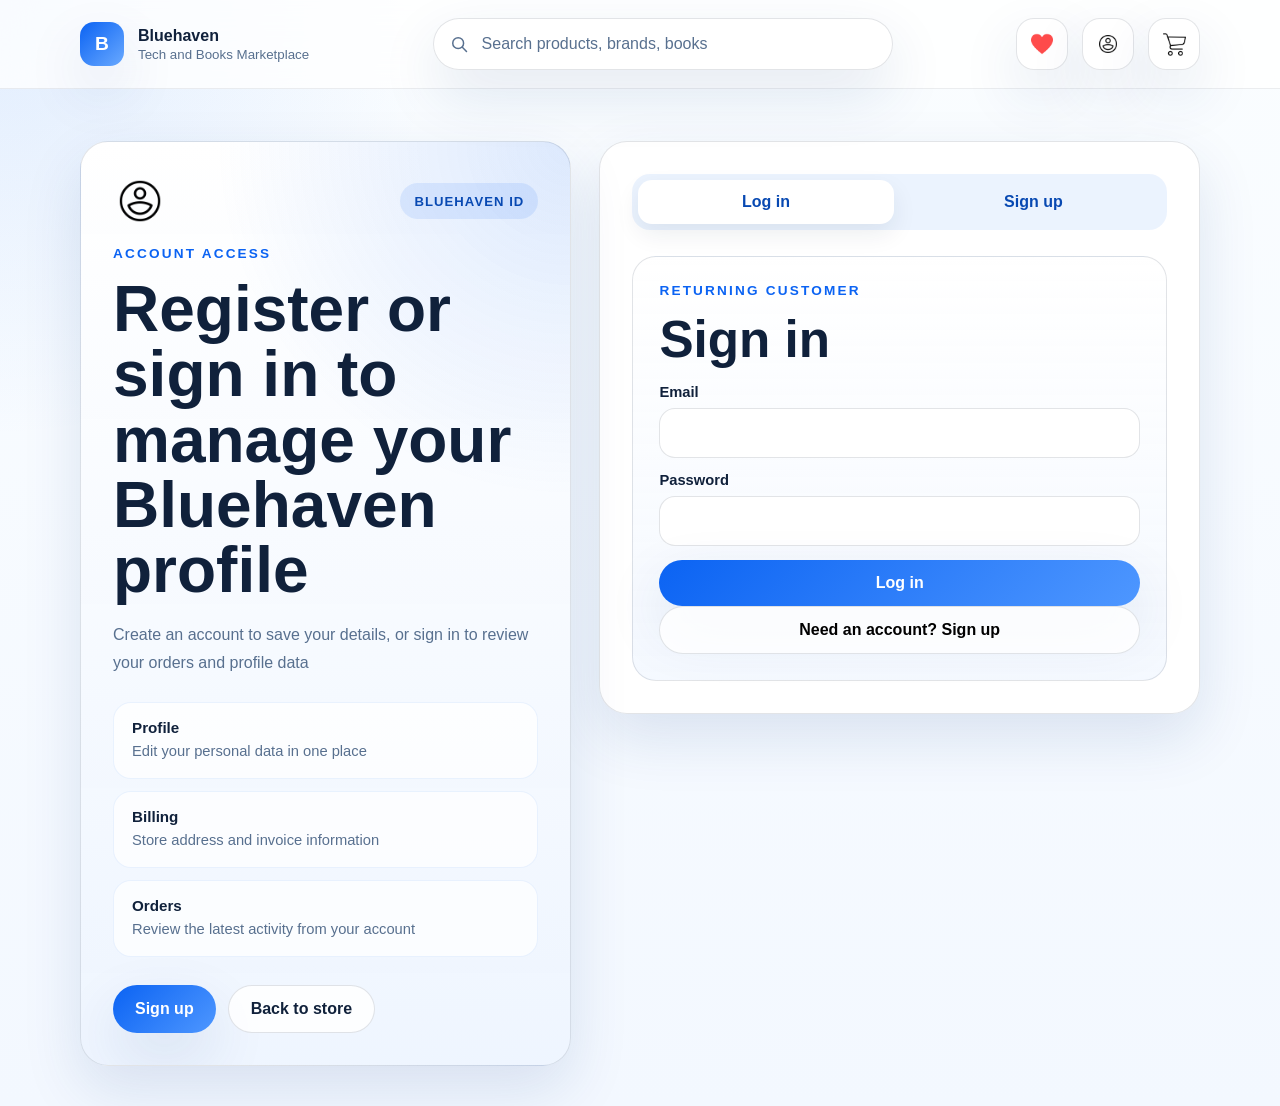
==== account-addresses.html @ 810b1d56 "ok" ====
<!DOCTYPE html>
<html lang="en">
  <head>
    <meta charset="UTF-8" />
    <meta name="viewport" content="width=device-width, initial-scale=1.0" />
    <title>Account Addresses | Bluehaven Store</title>
    <link rel="icon" href="favicon.svg" type="image/svg+xml" />
    <link rel="stylesheet" href="styles.css" />
  </head>
  <body>
    <header class="site-header">
      <div class="container header-inner">
        <a class="brand" href="index.html" aria-label="Bluehaven Store home">
          <span class="brand-mark">B</span>
          <span class="brand-copy">
            <strong>Bluehaven</strong>
            <small>Tech and Books Marketplace</small>
          </span>
        </a>

        <div class="header-search">
          <form class="header-search-form" action="index.html#product-browser" role="search">
            <span class="header-search-icon" aria-hidden="true">
              <svg viewBox="0 0 24 24" focusable="false">
                <circle cx="11" cy="11" r="6.5"></circle>
                <path d="M16 16L21 21"></path>
              </svg>
            </span>
            <input class="header-search-input" name="search" type="search" placeholder="Search products, brands, books" aria-label="Search products" />
          </form>
        </div>

        <nav class="header-shortcuts" aria-label="Quick links">
          <a class="header-icon-link" href="favorites.html" aria-label="Go to favorites page">
            <img class="shortcut-icon shortcut-icon-heart" src="Photos/heart.png" alt="" />
          </a>
          <a class="header-icon-link" href="profile.html" aria-label="Go to profile page">
            <img class="shortcut-icon shortcut-icon-profile" src="Photos/user.png" alt="" />
          </a>
          <a class="header-icon-link" href="basket.html" aria-label="Go to basket page">
            <img class="shortcut-icon shortcut-icon-basket" src="Photos/shopping-cart.png" alt="" />
          </a>
        </nav>
      </div>
    </header>

    <main class="standalone-page account-page-shell">
      <section class="account-page-main account-page-main-full">
        <div class="account-hub-layout">
          <aside class="account-hub-sidebar">
            <nav class="account-side-nav" aria-label="Account sections">
              <a class="account-side-link is-active" href="account-profile.html">Profile</a>
              <div class="account-sub-nav">
                <a class="account-sub-link" href="account-profile.html">Personal data</a>
                <a class="account-sub-link" href="account-invoice.html">Invoice data</a>
                <a class="account-sub-link is-active" href="account-addresses.html">My addresses</a>
              </div>
              <a class="account-side-link" href="profile.html#orders-card">Orders</a>
              <a class="account-side-link" href="profile.html#installments-card">Installment purchases</a>
              <a class="account-side-link" href="profile.html#coupons-card">My coupons</a>
              <a class="account-side-link" href="profile.html#favorites-card">Favorites</a>
              <button class="account-side-link account-side-link-button" id="logout-button" type="button">Log out</button>
            </nav>
          </aside>

          <div class="account-hub-main">
            <div class="auth-message" id="account-message" hidden></div>

            <article class="data-card">
            <div class="page-heading-row">
              <div class="page-copy">
                <p class="eyebrow">Delivery</p>
                <h1>Manage delivery addresses</h1>
                <p>Save one or more delivery addresses, choose defaults, edit any record, or delete it.</p>
              </div>
              <button class="button button-primary" id="add-address-button" type="button">Add new address</button>
            </div>

            <div class="record-list" id="address-list">
              <article class="empty-state-card">
                <strong>Loading addresses</strong>
              </article>
            </div>
            </article>

            <article class="data-card" id="address-form-card" hidden>
            <div class="page-copy">
              <p class="eyebrow">Address form</p>
              <h2 id="address-form-title">Add address</h2>
            </div>

            <form id="address-form" class="auth-form">
              <input type="hidden" name="address_id" />
              <div class="auth-form-grid">
                <label>
                  <span>Label</span>
                  <input type="text" name="label" placeholder="Home, Office, Pickup point" />
                </label>
                <label>
                  <span>Recipient name</span>
                  <input type="text" name="recipient_name" required />
                </label>
                <label class="auth-form-grid-full">
                  <span>Address line 1</span>
                  <input type="text" name="line_1" autocomplete="address-line1" required />
                </label>
                <label class="auth-form-grid-full">
                  <span>Address line 2</span>
                  <input type="text" name="line_2" autocomplete="address-line2" />
                </label>
                <label>
                  <span>City</span>
                  <input type="text" name="city" autocomplete="address-level2" required />
                </label>
                <label>
                  <span>Postal code</span>
                  <input type="text" name="postal_code" autocomplete="postal-code" required />
                </label>
                <label>
                  <span>Region</span>
                  <input type="text" name="region" autocomplete="address-level1" />
                </label>
                <label>
                  <span>Country code</span>
                  <input type="text" name="country_code" value="GR" maxlength="2" />
                </label>
              </div>

              <div class="inline-grid-2">
                <label class="checkbox-line">
                  <input type="checkbox" name="is_default_shipping" value="1" />
                  <span>Use as default shipping address</span>
                </label>
                <label class="checkbox-line">
                  <input type="checkbox" name="is_default_billing" value="1" />
                  <span>Use as default billing address</span>
                </label>
              </div>

              <div class="form-action-row form-action-row-start">
                <button class="button button-primary" type="submit">Save address</button>
                <button class="button button-secondary" id="address-cancel-button" type="button">Cancel</button>
              </div>
            </form>
            </article>
          </div>
        </div>
      </section>
    </main>

    <script src="account.js"></script>
  </body>
</html>
---- styles.css ----
:root {
  --bg: #f3f8ff;
  --surface: #ffffff;
  --surface-alt: #eef5ff;
  --surface-strong: #dbeaff;
  --text: #10213b;
  --muted: #58708f;
  --line: rgba(16, 33, 59, 0.12);
  --primary: #0b63f3;
  --primary-deep: #0849b2;
  --shadow: 0 24px 60px rgba(15, 57, 128, 0.12);
  --radius: 24px;
  --radius-sm: 18px;
  --container: min(1120px, calc(100vw - 40px));
}

* {
  box-sizing: border-box;
}

[hidden] {
  display: none !important;
}

html {
  scroll-behavior: smooth;
}

body {
  margin: 0;
  background:
    radial-gradient(circle at top left, rgba(11, 99, 243, 0.1), transparent 26%),
    linear-gradient(180deg, #fafdff 0%, var(--bg) 100%);
  color: var(--text);
  font-family: "Manrope", sans-serif;
}

a {
  color: inherit;
  text-decoration: none;
}

button,
input {
  font: inherit;
}

.page-shell {
  min-height: 100vh;
}

.container {
  width: var(--container);
  margin: 0 auto;
}

.site-header {
  position: sticky;
  top: 0;
  z-index: 10;
  backdrop-filter: blur(18px);
  background: rgba(255, 255, 255, 0.78);
  border-bottom: 1px solid rgba(16, 33, 59, 0.08);
}

.header-inner,
.header-side,
.utility-links,
.footer-grid,
.footer-bottom,
.payment-footer,
.trust-items,
.newsletter-row,
.search-shell,
.hero-actions,
.hero-stats,
.product-meta,
.browser-toolbar,
.browser-meta,
.category-filters,
.dashboard-strip,
.split-heading,
.site-nav {
  display: flex;
  align-items: center;
}

.header-inner {
  justify-content: space-between;
  gap: 18px;
  padding: 18px 0;
}

.header-search {
  flex: 1;
  display: flex;
  justify-content: center;
  min-width: 240px;
}

.header-search-form {
  position: relative;
  width: min(460px, 100%);
}

.header-search-icon {
  position: absolute;
  left: 16px;
  top: 50%;
  width: 20px;
  height: 20px;
  color: var(--muted);
  transform: translateY(-50%);
  pointer-events: none;
}

.header-search-icon svg {
  width: 100%;
  height: 100%;
  stroke: currentColor;
  stroke-width: 1.8;
  fill: none;
  stroke-linecap: round;
  stroke-linejoin: round;
}

.header-search-input {
  width: 100%;
  height: 52px;
  padding: 0 18px 0 48px;
  border: 1px solid var(--line);
  border-radius: 999px;
  background: rgba(255, 255, 255, 0.96);
  color: var(--text);
  box-shadow: var(--shadow);
}

.header-search-input::placeholder {
  color: var(--muted);
}

.header-search-input:focus {
  outline: none;
  border-color: rgba(11, 99, 243, 0.4);
}

.header-shortcuts {
  display: flex;
  align-items: center;
  gap: 14px;
  flex-shrink: 0;
}

.header-icon-link {
  display: inline-flex;
  align-items: center;
  justify-content: center;
  width: 52px;
  height: 52px;
  border: 1px solid var(--line);
  border-radius: 18px;
  background: rgba(255, 255, 255, 0.96);
  box-shadow: var(--shadow);
  transition: transform 180ms ease, border-color 180ms ease, background 180ms ease;
}

.header-icon-link:hover,
.header-icon-link:focus-visible {
  background: var(--surface-alt);
  border-color: rgba(11, 99, 243, 0.28);
  transform: translateY(-2px);
}

.shortcut-icon {
  display: block;
  object-fit: contain;
}

.shortcut-icon-heart {
  width: 22px;
  height: 22px;
}

.shortcut-icon-profile {
  width: 24px;
  height: 24px;
}

.shortcut-icon-basket {
  width: 23px;
  height: 23px;
}

.standalone-page {
  min-height: 100vh;
  display: grid;
  place-items: center;
  padding: 40px 20px;
}

.profile-page-shell {
  place-items: start center;
  padding-top: 52px;
}

.profile-auth-layout {
  width: min(1120px, 100%);
  display: grid;
  grid-template-columns: 0.9fr 1.1fr;
  gap: 28px;
  align-items: start;
}

.auth-panel {
  padding: 32px;
  border: 1px solid var(--line);
  border-radius: 28px;
  background: rgba(255, 255, 255, 0.92);
  box-shadow: var(--shadow);
}

.auth-panel-intro {
  align-self: start;
  position: sticky;
  top: 108px;
  overflow: hidden;
  background:
    radial-gradient(circle at top right, rgba(11, 99, 243, 0.14), transparent 34%),
    linear-gradient(180deg, rgba(255, 255, 255, 0.98) 0%, rgba(238, 245, 255, 0.96) 100%);
}

.intro-badge-row {
  display: flex;
  align-items: center;
  justify-content: space-between;
  gap: 16px;
  margin-bottom: 18px;
}

.auth-panel-intro img {
  width: 54px;
  height: 54px;
  object-fit: contain;
}

.intro-badge {
  display: inline-flex;
  align-items: center;
  justify-content: center;
  min-height: 36px;
  padding: 0 14px;
  border-radius: 999px;
  background: rgba(11, 99, 243, 0.1);
  color: var(--primary-deep);
  font-size: 0.82rem;
  font-weight: 800;
  letter-spacing: 0.08em;
  text-transform: uppercase;
}

.auth-panel-intro h1 {
  max-width: 13ch;
  margin-bottom: 18px;
  font-size: clamp(2.4rem, 5vw, 4rem);
}

.intro-highlights {
  display: grid;
  gap: 12px;
  margin: 26px 0 28px;
}

.intro-highlight {
  display: grid;
  gap: 4px;
  padding: 16px 18px;
  border: 1px solid rgba(11, 99, 243, 0.08);
  border-radius: 18px;
  background: rgba(255, 255, 255, 0.74);
}

.intro-highlight strong {
  font-size: 0.95rem;
}

.intro-highlight span {
  color: var(--muted);
  font-size: 0.92rem;
  line-height: 1.5;
}

.auth-copy {
  color: var(--muted);
  line-height: 1.7;
}

.auth-panel-forms {
  display: grid;
  gap: 18px;
}

.auth-card {
  padding: 26px;
  border: 1px solid var(--line);
  border-radius: 24px;
  background: linear-gradient(180deg, rgba(255, 255, 255, 0.98) 0%, rgba(243, 248, 255, 0.88) 100%);
}

.auth-card h2 {
  margin-bottom: 0;
  max-width: none;
}

.card-heading-row {
  margin-bottom: 18px;
}

.auth-form {
  display: grid;
  gap: 14px;
}

.auth-form-grid {
  display: grid;
  grid-template-columns: repeat(2, minmax(0, 1fr));
  gap: 14px;
}

.auth-form-grid-full {
  grid-column: 1 / -1;
}

.auth-form label {
  display: grid;
  gap: 8px;
  font-weight: 700;
}

.auth-form span {
  font-size: 0.92rem;
}

.auth-form input {
  height: 50px;
  padding: 0 14px;
  border: 1px solid var(--line);
  border-radius: 16px;
  background: #fff;
  transition: border-color 180ms ease, box-shadow 180ms ease, background 180ms ease;
}

.auth-form input:focus {
  outline: none;
  border-color: rgba(11, 99, 243, 0.4);
  box-shadow: 0 0 0 4px rgba(11, 99, 243, 0.08);
}

.auth-message {
  padding: 14px 16px;
  border-radius: 16px;
  font-weight: 700;
}

.auth-message.is-error {
  background: #ffe7e7;
  color: #9d1f1f;
}

.auth-message.is-success {
  background: #e7f6ec;
  color: #17653a;
}

.invoice-box,
.account-details-card {
  padding: 22px;
  border: 1px solid var(--line);
  border-radius: 24px;
  background: linear-gradient(180deg, rgba(255, 255, 255, 0.98) 0%, rgba(238, 245, 255, 0.92) 100%);
}

.checkbox-line {
  display: flex;
  align-items: center;
  gap: 10px;
  margin-bottom: 14px;
  font-weight: 700;
}

.checkbox-line input {
  width: 18px;
  height: 18px;
}

.intro-actions,
.auth-switcher,
.account-hub-layout,
.account-side-nav,
.account-section-actions {
  display: flex;
}

.intro-actions,
.auth-switcher,
.account-section-actions {
  gap: 12px;
  flex-wrap: wrap;
}

.auth-switcher {
  margin-bottom: 8px;
  padding: 6px;
  border-radius: 18px;
  background: rgba(11, 99, 243, 0.08);
}

.auth-switcher-button {
  flex: 1;
  min-height: 44px;
  border: 0;
  border-radius: 14px;
  background: transparent;
  color: var(--primary-deep);
  font: inherit;
  font-weight: 800;
  cursor: pointer;
}

.auth-switcher-button.is-active {
  background: #fff;
  box-shadow: 0 10px 24px rgba(16, 33, 59, 0.08);
}

.auth-inline-button {
  width: 100%;
}

.account-panel {
  display: grid;
  gap: 24px;
  grid-column: 1 / -1;
}

.account-hub-layout {
  display: grid;
  grid-template-columns: 280px minmax(0, 1fr);
  align-items: start;
  gap: 24px;
}

.account-hub-sidebar {
  width: 100%;
  min-width: 0;
  display: grid;
  position: sticky;
  top: 110px;
}

.account-hub-main {
  flex: 1;
  min-width: 0;
  display: grid;
  gap: 18px;
}

.account-hub-head {
  padding: 18px;
}

.account-hub-head .account-head-main {
  width: 100%;
  align-items: flex-start;
}

.account-hub-head .account-head-copy {
  min-width: 0;
}

.account-hub-head h2 {
  font-size: clamp(1.6rem, 2.2vw, 2.3rem);
  line-height: 1;
  word-break: break-word;
}

.account-hub-head .auth-copy {
  overflow-wrap: anywhere;
}

.account-side-nav {
  width: 100%;
  flex-direction: column;
  gap: 10px;
  padding: 18px;
  border: 1px solid rgba(11, 99, 243, 0.1);
  border-radius: 22px;
  background: linear-gradient(180deg, #ffffff 0%, #f3f8ff 100%);
}

.account-sub-nav {
  display: grid;
  gap: 8px;
  padding: 2px 0 4px 16px;
}

.account-sub-link {
  display: inline-flex;
  align-items: center;
  min-height: 38px;
  padding: 0 12px;
  border-radius: 12px;
  background: rgba(11, 99, 243, 0.04);
  color: var(--primary-deep);
  font-weight: 600;
  border: 1px solid transparent;
}

.account-sub-link.is-active {
  background: rgba(11, 99, 243, 0.12);
  border-color: rgba(11, 99, 243, 0.08);
}

.account-side-nav a {
  display: inline-flex;
  align-items: center;
  min-height: 44px;
  padding: 0 14px;
  border-radius: 14px;
  background: rgba(11, 99, 243, 0.06);
  color: var(--primary-deep);
  font-weight: 700;
}

.account-side-link {
  width: 100%;
  justify-content: flex-start;
  border: 1px solid transparent;
  transition: background 180ms ease, border-color 180ms ease, color 180ms ease;
}

.account-side-link.is-active {
  background: var(--primary);
  color: #fff;
  border-color: transparent;
}

.account-side-link-button {
  font: inherit;
  cursor: pointer;
}

.profile-subsections-grid {
  display: grid;
  gap: 18px;
}

.profile-subsection-panel {
  display: grid;
  gap: 18px;
}

.profile-subsection-card {
  display: grid;
  gap: 18px;
}

.profile-inline-record-card {
  display: grid;
  gap: 14px;
}

.profile-subsection-footer-actions {
  display: flex;
  justify-content: flex-start;
}

.plus-action-button {
  width: 48px;
  min-width: 48px;
  height: 48px;
  padding: 0;
  border-radius: 16px;
  justify-content: center;
  font-size: 1.5rem;
  line-height: 1;
}

.profile-subsection-card .summary-record-head {
  align-items: flex-start;
}

.profile-subsection-card .summary-record-head > div:first-child {
  display: grid;
  gap: 6px;
}

.account-overview-grid-compact {
  grid-template-columns: repeat(2, minmax(0, 1fr));
}

.account-head {
  display: flex;
  align-items: center;
  gap: 16px;
  padding: 22px 24px;
  border: 1px solid rgba(11, 99, 243, 0.1);
  border-radius: 24px;
  background:
    radial-gradient(circle at top right, rgba(11, 99, 243, 0.12), transparent 36%),
    linear-gradient(180deg, rgba(255, 255, 255, 0.98) 0%, rgba(238, 245, 255, 0.92) 100%);
}

.account-head-wide {
  justify-content: space-between;
}

.account-head-main,
.account-head-actions,
.page-heading-row,
.record-actions,
.summary-record-head,
.account-sidebar-meta {
  display: flex;
  align-items: center;
}

.account-head-main,
.account-head-actions {
  gap: 16px;
}

.account-head-actions {
  flex-wrap: wrap;
  justify-content: flex-end;
}

.account-avatar {
  width: 64px;
  height: 64px;
  border-radius: 20px;
  display: grid;
  place-items: center;
  background: linear-gradient(135deg, var(--primary), #69a9ff);
  color: #fff;
  font-family: "Space Grotesk", sans-serif;
  font-size: 1.2rem;
  font-weight: 700;
}

.account-head h2,
.account-orders h3 {
  max-width: none;
}

.account-head-copy {
  display: grid;
  gap: 4px;
}

.account-grid {
  display: grid;
  grid-template-columns: repeat(3, minmax(0, 1fr));
  gap: 14px;
}

.account-overview-grid {
  display: grid;
  grid-template-columns: repeat(3, minmax(0, 1fr));
  gap: 18px;
}

.account-overview-card {
  display: grid;
  align-content: start;
  gap: 18px;
  min-height: 100%;
}

.account-summary-list,
.record-list,
.record-card-copy,
.page-copy {
  display: grid;
  gap: 12px;
}

.summary-row {
  display: grid;
  gap: 6px;
  padding-bottom: 12px;
  border-bottom: 1px solid rgba(16, 33, 59, 0.08);
}

.summary-row:last-child {
  padding-bottom: 0;
  border-bottom: 0;
}

.summary-row span,
.summary-record-card p,
.record-card-copy p,
.page-copy p,
.form-helper {
  color: var(--muted);
}

.summary-record-card,
.record-card,
.empty-state-card,
.data-card {
  padding: 18px;
  border-radius: 20px;
  border: 1px solid rgba(11, 99, 243, 0.1);
  background: linear-gradient(180deg, #ffffff 0%, #f3f8ff 100%);
}

.summary-record-head,
.page-heading-row,
.record-actions {
  justify-content: space-between;
  gap: 12px;
}

.summary-pill,
.record-pill {
  display: inline-flex;
  align-items: center;
  min-height: 28px;
  padding: 0 10px;
  border-radius: 999px;
  background: rgba(11, 99, 243, 0.1);
  color: var(--primary-deep);
  font-size: 0.76rem;
  font-weight: 800;
}

.account-stat {
  padding: 20px;
  border-radius: 22px;
  background: linear-gradient(180deg, #ffffff 0%, var(--surface-alt) 100%);
  border: 1px solid rgba(11, 99, 243, 0.08);
  display: grid;
  gap: 8px;
}

.account-stat span,
.account-empty,
.order-line small {
  color: var(--muted);
}

.account-orders {
  display: grid;
  gap: 14px;
  padding: 22px;
  border: 1px solid var(--line);
  border-radius: 24px;
  background: rgba(255, 255, 255, 0.94);
}

.account-orders-list {
  display: grid;
  gap: 12px;
}

.order-line {
  padding: 16px 18px;
  border: 1px solid var(--line);
  border-radius: 18px;
  background: linear-gradient(180deg, #ffffff 0%, #f8fbff 100%);
  display: flex;
  justify-content: space-between;
  gap: 16px;
}

.form-action-row {
  display: flex;
  justify-content: flex-end;
  padding-top: 6px;
  gap: 12px;
  flex-wrap: wrap;
}

.form-action-row-start {
  justify-content: flex-start;
}

.button-danger {
  border: 1px solid rgba(168, 28, 28, 0.16);
  background: #fff1f1;
  color: #a81c1c;
}

.account-page-shell {
  place-items: start center;
  padding-top: 52px;
}

.account-page-grid {
  display: grid;
  grid-template-columns: minmax(0, 1fr);
  width: min(1240px, 100%);
  align-items: start;
  gap: 28px;
}

.account-page-main {
  display: grid;
  gap: 18px;
}

.account-page-main-full {
  width: min(980px, 100%);
  margin: 0 auto;
}

.account-page-header-card {
  padding: 24px;
}

.data-card {
  display: grid;
  gap: 18px;
  padding: 24px;
  border-radius: 24px;
}

.empty-state-card {
  display: grid;
  gap: 10px;
}

.record-list {
  gap: 16px;
}

.record-card {
  display: grid;
  gap: 14px;
}

.record-card-top {
  display: flex;
  justify-content: space-between;
  gap: 16px;
  align-items: start;
}

.record-card-copy strong {
  font-size: 1rem;
}

.record-pills {
  display: flex;
  flex-wrap: wrap;
  gap: 8px;
}

.page-copy h1,
.page-copy h2,
.page-copy h3 {
  max-width: none;
}

.inline-grid-2 {
  display: grid;
  grid-template-columns: repeat(2, minmax(0, 1fr));
  gap: 14px;
}

.order-line strong,
.order-line span,
.account-stat strong {
  display: block;
}

.standalone-card {
  width: min(560px, 100%);
  padding: 36px;
  border: 1px solid var(--line);
  border-radius: 28px;
  background: rgba(255, 255, 255, 0.96);
  box-shadow: var(--shadow);
  text-align: center;
}

.standalone-card img {
  width: 52px;
  height: 52px;
  object-fit: contain;
  margin-bottom: 18px;
}

.standalone-card p {
  color: var(--muted);
  margin: 14px 0 24px;
}

.standalone-card .button {
  min-width: 180px;
}

.menu-hub {
  position: relative;
  flex-shrink: 0;
}

.menu-toggle-inline {
  display: inline-flex;
  order: -1;
}

.category-menu {
  position: absolute;
  top: calc(100% + 12px);
  left: 0;
  display: none;
  width: 300px;
  padding: 18px;
  border: 1px solid var(--line);
  border-radius: 22px;
  background: rgba(255, 255, 255, 0.98);
  box-shadow: var(--shadow);
  z-index: 20;
}

.category-menu.is-open {
  display: grid;
  gap: 14px;
}

.category-menu-header {
  display: grid;
  gap: 4px;
}

.category-menu-header strong {
  font-size: 1rem;
}

.category-menu-header small {
  color: var(--muted);
}

.category-menu-list {
  display: grid;
  gap: 8px;
}

.category-menu-link {
  width: 100%;
  border: 1px solid transparent;
  border-radius: 16px;
  background: var(--surface-alt);
  color: var(--text);
  padding: 12px 14px;
  text-align: left;
  font-weight: 700;
  cursor: pointer;
  transition: background 180ms ease, border-color 180ms ease, transform 180ms ease;
}

.category-menu-link:hover,
.category-menu-link:focus-visible,
.category-menu-link.is-active {
  background: #e0edff;
  border-color: rgba(11, 99, 243, 0.22);
  transform: translateX(2px);
}

.utility-links {
  gap: 18px;
  flex-wrap: wrap;
}

.utility-links a {
  display: inline-flex;
  align-items: center;
  gap: 8px;
  color: var(--muted);
  font-size: 0.89rem;
  font-weight: 700;
}

.utility-links img {
  width: 16px;
  height: 16px;
  object-fit: contain;
}

.header-side {
  justify-content: flex-end;
  gap: 14px;
  flex: 1;
  flex-wrap: wrap;
}

.brand {
  display: inline-flex;
  align-items: center;
  gap: 14px;
}

.brand-mark {
  display: grid;
  place-items: center;
  width: 44px;
  height: 44px;
  border-radius: 14px;
  background: linear-gradient(135deg, var(--primary), #69a9ff);
  color: #fff;
  font-family: "Space Grotesk", sans-serif;
  font-size: 1.2rem;
  font-weight: 700;
  box-shadow: var(--shadow);
}

.brand-copy {
  display: grid;
  gap: 2px;
}

.brand-copy strong,
.site-nav a,
.header-cta,
.button,
.product-meta a,
.offer-list strong,
.newsletter button {
  font-weight: 700;
}

.brand-copy small,
.hero-text,
.section-heading p,
.category-card span,
.offer-banner p,
.product-card p,
.service-card p,
.footer-bottom,
.newsletter label,
.visual-panel p,
.panel-label {
  color: var(--muted);
}

.site-nav {
  gap: 24px;
}

.user-panel {
  display: inline-flex;
  align-items: center;
  gap: 12px;
  min-width: 250px;
  padding: 10px 14px;
  border: 1px solid var(--line);
  border-radius: 18px;
  background: rgba(255, 255, 255, 0.94);
  box-shadow: var(--shadow);
}

.user-panel-avatar {
  display: grid;
  place-items: center;
  width: 42px;
  height: 42px;
  border-radius: 14px;
  background: linear-gradient(135deg, var(--primary), #69a9ff);
  color: #fff;
  font-family: "Space Grotesk", sans-serif;
  font-size: 0.95rem;
  font-weight: 700;
  flex-shrink: 0;
}

.user-panel-avatar img {
  width: 24px;
  height: 24px;
  object-fit: contain;
}

.user-panel-copy,
.user-panel-meta {
  display: grid;
}

.user-panel-copy {
  gap: 2px;
}

.user-panel-copy strong,
.user-panel-meta span {
  font-size: 0.92rem;
  font-weight: 800;
}

.user-panel-copy small,
.user-panel-meta small {
  color: var(--muted);
}

.user-panel-meta {
  gap: 3px;
  margin-left: auto;
  text-align: right;
}

.site-nav a {
  font-size: 0.95rem;
}

.button,
.newsletter button {
  display: inline-flex;
  align-items: center;
  justify-content: center;
  border-radius: 999px;
  transition: transform 180ms ease, box-shadow 180ms ease, background 180ms ease;
}

.menu-toggle {
  display: inline-flex;
  align-items: center;
  justify-content: center;
  border: 0;
  padding: 10px 14px;
  border-radius: 999px;
  background: var(--surface-alt);
  color: var(--text);
  font-weight: 700;
  cursor: pointer;
}

.hero {
  padding: 72px 0 36px;
}

.hero-grid,
.offers-grid,
.footer-grid,
.services-grid,
.products-grid,
.categories-grid {
  display: grid;
}

.hero-grid {
  grid-template-columns: 1.05fr 0.95fr;
  align-items: center;
  gap: 40px;
}

.eyebrow {
  margin: 0 0 16px;
  color: var(--primary);
  font-size: 0.85rem;
  font-weight: 800;
  letter-spacing: 0.16em;
  text-transform: uppercase;
}

h1,
h2,
h3 {
  margin: 0;
  font-family: "Space Grotesk", sans-serif;
  line-height: 1.02;
}

h1 {
  max-width: 12ch;
  font-size: clamp(3rem, 7vw, 5.8rem);
}

h2 {
  max-width: 15ch;
  font-size: clamp(2rem, 4vw, 3.2rem);
}

h3 {
  font-size: 1.3rem;
}

.hero-text {
  max-width: 56ch;
  margin: 22px 0 0;
  font-size: 1.06rem;
  line-height: 1.7;
}

.hero-search,
.browser-search {
  margin-top: 24px;
}

.search-label {
  display: block;
  margin-bottom: 10px;
  color: var(--text);
  font-size: 0.92rem;
  font-weight: 800;
}

.search-shell {
  gap: 10px;
  padding: 10px;
  border: 1px solid var(--line);
  border-radius: 999px;
  background: rgba(255, 255, 255, 0.92);
  box-shadow: var(--shadow);
}

.search-shell input {
  width: 100%;
  border: 0;
  background: transparent;
  padding: 0 12px;
  color: var(--text);
}

.search-shell input:focus {
  outline: none;
}

.search-shell-wide {
  min-width: min(100%, 560px);
}

.hero-actions {
  gap: 14px;
  margin-top: 32px;
}

.button {
  padding: 14px 22px;
}

.button-primary,
.newsletter button {
  border: 0;
  background: linear-gradient(135deg, var(--primary), #4e97ff);
  color: #fff;
  box-shadow: var(--shadow);
}

.button-secondary {
  border: 1px solid var(--line);
  background: rgba(255, 255, 255, 0.82);
}

.hero-stats {
  gap: 18px;
  flex-wrap: wrap;
  margin: 34px 0 0;
  padding: 0;
  list-style: none;
}

.hero-stats li,
.product-card,
.service-card,
.offer-list article,
.category-card,
.visual-panel,
.offer-banner,
.newsletter-row,
.trust-items {
  border: 1px solid var(--line);
  background: rgba(255, 255, 255, 0.88);
  box-shadow: var(--shadow);
}

.hero-stats li {
  min-width: 140px;
  padding: 18px 20px;
  border-radius: var(--radius-sm);
}

.hero-stats strong,
.price-row strong,
.product-meta strong {
  display: block;
  font-size: 1.35rem;
}

.hero-visual {
  position: relative;
  display: grid;
  grid-template-columns: 1.2fr 0.8fr;
  gap: 18px;
}

.visual-panel {
  border-radius: var(--radius);
  padding: 24px;
}

.visual-main {
  min-height: 340px;
  background:
    radial-gradient(circle at top right, rgba(11, 99, 243, 0.22), transparent 34%),
    linear-gradient(160deg, #ffffff 0%, #e8f2ff 100%);
}

.visual-artwork {
  display: grid;
  place-items: center;
  overflow: hidden;
}

.visual-artwork img {
  display: block;
  max-width: 100%;
  height: auto;
}

.visual-artwork-main {
  min-height: 140px;
  margin-top: 18px;
}

.visual-artwork-main img {
  max-height: 150px;
}

.visual-artwork-side {
  justify-content: start;
  min-height: 68px;
  margin: 10px 0;
}

.visual-artwork-side img {
  max-height: 62px;
}

.visual-main h2 {
  margin-top: 18px;
}

.visual-side {
  min-height: 160px;
}

.visual-side-top {
  background: linear-gradient(180deg, #fafdff 0%, #edf5ff 100%);
}

.visual-side-bottom {
  background: linear-gradient(180deg, #eef6ff 0%, #dceaff 100%);
}

.panel-label,
.tag,
.category-card span {
  display: inline-flex;
  width: fit-content;
  padding: 7px 12px;
  border-radius: 999px;
  background: rgba(11, 99, 243, 0.1);
  color: var(--primary-deep);
  font-size: 0.8rem;
  font-weight: 800;
  letter-spacing: 0.08em;
  text-transform: uppercase;
}

.price-row {
  display: flex;
  align-items: end;
  gap: 14px;
  margin-top: 88px;
}

.trust-bar {
  padding-bottom: 8px;
}

.trust-items {
  justify-content: space-between;
  gap: 16px;
  flex-wrap: wrap;
  padding: 16px 22px;
  border-radius: 999px;
}

.payment-strip {
  display: flex;
  align-items: center;
  gap: 18px;
  flex-wrap: wrap;
  padding: 0;
}

.payment-footer {
  justify-content: space-between;
  gap: 24px;
  padding: 20px 0 24px;
  border-top: 1px solid rgba(16, 33, 59, 0.08);
}

.payment-footer-copy {
  display: grid;
  gap: 6px;
  max-width: 360px;
}

.payment-footer-copy strong {
  font-weight: 800;
}

.payment-footer-copy span {
  color: var(--muted);
  line-height: 1.5;
}

.payment-strip img {
  height: 28px;
  width: auto;
  object-fit: contain;
  filter: saturate(0.95);
}

.section {
  padding: 84px 0;
}

.section-tight {
  padding-top: 0;
}

.section-muted {
  background: linear-gradient(180deg, rgba(235, 244, 255, 0.45), rgba(243, 248, 255, 0));
}

.section-heading {
  margin-bottom: 26px;
}

.section-heading h2 {
  margin-top: 12px;
}

.split-heading {
  justify-content: space-between;
  gap: 18px;
}

.product-browser {
  display: grid;
  gap: 24px;
}

.browser-toolbar,
.browser-meta {
  justify-content: space-between;
  gap: 18px;
}

.browser-toolbar {
  align-items: end;
}

.browser-meta {
  flex-direction: column;
  align-items: flex-end;
}

.browser-meta p,
.browser-message {
  margin: 0;
  color: var(--muted);
}

.category-filters {
  justify-content: flex-end;
  gap: 10px;
  flex-wrap: wrap;
}

.filter-chip {
  border: 1px solid var(--line);
  border-radius: 999px;
  background: rgba(255, 255, 255, 0.92);
  color: var(--text);
  padding: 10px 14px;
  font-weight: 700;
  cursor: pointer;
  transition: background 180ms ease, color 180ms ease, transform 180ms ease;
}

.filter-chip.is-active,
.filter-chip:hover {
  background: var(--primary);
  color: #fff;
  transform: translateY(-1px);
}

.products-grid {
  min-height: 180px;
}

.text-link,
.category-card a,
.product-meta a {
  color: var(--primary);
}

.categories-grid {
  grid-template-columns: repeat(12, 1fr);
  gap: 18px;
}

.category-card {
  grid-column: span 4;
  min-height: 220px;
  padding: 24px;
  border-radius: var(--radius);
}

.category-card-large {
  grid-column: span 6;
  background:
    linear-gradient(180deg, rgba(11, 99, 243, 0.05), rgba(11, 99, 243, 0.14)),
    #ffffff;
}

.accent-card {
  background: linear-gradient(180deg, #edf5ff 0%, #d7e8ff 100%);
}

.category-card h3,
.product-card h3,
.offer-banner h2,
.service-card h3 {
  margin: 18px 0 0;
}

.category-card a {
  display: inline-flex;
  margin-top: 28px;
  font-weight: 800;
}

.products-grid,
.services-grid {
  grid-template-columns: repeat(4, 1fr);
  gap: 18px;
}

.product-card,
.service-card {
  padding: 24px;
  border-radius: var(--radius);
}

.service-icon-wrap {
  display: inline-grid;
  place-items: center;
  width: 58px;
  height: 58px;
  border-radius: 18px;
  background: linear-gradient(135deg, rgba(11, 99, 243, 0.12), rgba(11, 99, 243, 0.03));
}

.service-icon {
  width: 30px;
  height: 30px;
  object-fit: contain;
}

.product-card {
  display: grid;
  gap: 16px;
}

.product-card-header {
  display: flex;
  justify-content: space-between;
  align-items: flex-start;
  gap: 14px;
}

.product-card-visual {
  aspect-ratio: 16 / 11;
  border-radius: 20px;
  background:
    radial-gradient(circle at top right, rgba(11, 99, 243, 0.2), transparent 34%),
    linear-gradient(180deg, #fbfdff 0%, #eaf3ff 100%);
  overflow: hidden;
}

.product-card-visual img {
  width: 100%;
  height: 100%;
  object-fit: cover;
}

.product-card-fallback {
  display: grid;
  place-items: center;
  width: 100%;
  height: 100%;
  padding: 24px;
  color: var(--primary-deep);
  text-align: center;
  font-family: "Space Grotesk", sans-serif;
  font-size: 1.1rem;
  font-weight: 700;
  line-height: 1.2;
}

.product-copy {
  display: grid;
  gap: 10px;
}

.product-copy p {
  margin: 0;
}

.product-brand {
  color: var(--muted);
  font-size: 0.94rem;
  font-weight: 700;
}

.product-card-empty {
  display: grid;
  place-items: center;
  padding: 32px;
  border: 1px dashed rgba(11, 99, 243, 0.25);
  border-radius: var(--radius);
  background: rgba(255, 255, 255, 0.62);
  color: var(--muted);
  text-align: center;
}

.dashboard-strip {
  display: grid;
  grid-template-columns: repeat(3, 1fr);
  gap: 18px;
}

.dashboard-card {
  padding: 24px;
  border: 1px solid var(--line);
  border-radius: var(--radius);
  background: rgba(255, 255, 255, 0.9);
  box-shadow: var(--shadow);
}

.dashboard-card strong {
  display: block;
  margin-top: 10px;
  font-family: "Space Grotesk", sans-serif;
  font-size: 1.5rem;
}

.dashboard-card span {
  display: block;
  margin-top: 8px;
  color: var(--muted);
}

.product-card p,
.service-card p,
.offer-list p {
  margin: 16px 0 0;
  line-height: 1.65;
}

.product-meta {
  justify-content: space-between;
  gap: 12px;
  margin-top: 28px;
}

.offers-grid {
  grid-template-columns: 1.05fr 0.95fr;
  gap: 18px;
}

.offer-banner,
.offer-list article {
  border-radius: var(--radius);
  padding: 28px;
}

.offer-list {
  display: grid;
  gap: 18px;
}

.site-footer {
  padding: 24px 0 34px;
}

.footer-grid,
.footer-bottom {
  justify-content: space-between;
  gap: 18px;
}

.footer-grid {
  grid-template-columns: 1fr;
  justify-items: center;
  padding: 24px 0;
  border-top: 1px solid rgba(16, 33, 59, 0.08);
}

.brand-footer .brand-mark {
  width: 40px;
  height: 40px;
}

.newsletter {
  display: grid;
  gap: 14px;
  min-width: min(100%, 420px);
  justify-self: center;
  text-align: center;
}

.newsletter-brand {
  justify-content: center;
}

.newsletter label {
  display: block;
  margin-bottom: 10px;
  font-size: 0.95rem;
  font-weight: 700;
}

.newsletter-row {
  gap: 10px;
  padding: 10px;
  border-radius: 999px;
}

.newsletter input {
  width: 100%;
  border: 0;
  background: transparent;
  padding: 0 10px;
  color: var(--text);
}

.newsletter input:focus {
  outline: none;
}

.newsletter button {
  padding: 12px 18px;
}

.footer-bottom {
  border-top: 1px solid rgba(16, 33, 59, 0.08);
  padding-top: 20px;
  font-size: 0.95rem;
}

.footer-socials {
  display: inline-flex;
  align-items: center;
  gap: 12px;
}

.footer-socials a {
  display: inline-grid;
  place-items: center;
  width: 42px;
  height: 42px;
  border: 1px solid var(--line);
  border-radius: 14px;
  background: rgba(255, 255, 255, 0.88);
}

.footer-socials img {
  width: 20px;
  height: 20px;
  object-fit: contain;
}

.button:hover,
.newsletter button:hover {
  transform: translateY(-2px);
}

@media (max-width: 1024px) {
  .account-hub-layout,
  .account-page-grid,
  .account-overview-grid,
  .hero-grid,
  .offers-grid,
  .footer-grid,
  .products-grid,
  .services-grid,
  .dashboard-strip {
    grid-template-columns: 1fr 1fr;
  }


  .account-page-grid {
    grid-template-columns: 1fr;
  }

  .account-hub-sidebar {
    position: static;
    width: 100%;
  }

  .account-overview-grid-compact {
    grid-template-columns: 1fr;
  }
  .hero-grid,
  .offers-grid,
  .footer-grid {
    grid-template-columns: 1fr;
  }

  .category-card {
    grid-column: span 6;
  }
  .inline-grid-2,
  .account-overview-grid,

  .visual-main {
    min-height: 300px;
  }

  .payment-footer {
    flex-wrap: wrap;
  }
}

@media (max-width: 760px) {
  .header-inner {
    justify-content: space-between;
    flex-wrap: wrap;
  }

  .profile-auth-layout,
  .account-grid,
  .auth-form-grid {
    grid-template-columns: 1fr;
  }

  .auth-panel {
    padding: 24px;
  }

  .auth-panel-intro {
    position: static;
  }

  .intro-badge-row,
  .account-head,
  .account-head-wide,
  .account-head-main,
  .account-head-actions,
  .account-hub-layout,
  .record-card-top,
  .form-action-row {
    align-items: flex-start;
  }

  .account-head-wide,
  .account-head-main,
  .account-head-actions,
  .account-hub-layout,
  .record-card-top {
    flex-direction: column;
  }

  .auth-switcher-button,
  .intro-actions .button,
  .account-section-actions .button {
    width: 100%;
  }

  .form-action-row {
    justify-content: stretch;
  }

  .form-action-row .button {
    width: 100%;
  }

  .order-line {
    flex-direction: column;
  }

  .header-search {
    order: 3;
    width: 100%;
  }

  .header-search-form {
    width: 100%;
  }

  .menu-toggle {
    display: inline-flex;
  }

  .utility-links,
  .payment-footer,
  .payment-strip {
    flex-direction: column;
    align-items: flex-start;
  }


  .header-inner,
  .header-side {
    flex-wrap: wrap;
  }

  .header-side {
    justify-content: flex-start;
  }

  .menu-hub {
    width: 100%;
  }

  .category-menu {
    width: min(100%, 360px);
  }

  .site-nav,
  .user-panel,
  .utility-links {
    display: none;
  }

  .hero {
    padding-top: 36px;
  }

  .hero-visual,
  .products-grid,
  .services-grid,
  .categories-grid,
  .dashboard-strip {
    grid-template-columns: 1fr;
  }

  .category-card,
  .category-card-large {
    grid-column: auto;
  }

  .split-heading,
  .product-meta,
  .footer-bottom,
  .newsletter-row,
  .hero-actions,
  .browser-toolbar,
  .browser-meta,
  .search-shell {
    flex-direction: column;
    align-items: flex-start;
  }

  .newsletter-row button,
  .button,
  .search-shell button {
    width: 100%;
  }

  .browser-meta {
    align-items: flex-start;
  }

  .payment-strip {
    gap: 12px;
  }

  .trust-items {
    border-radius: 28px;
  }

  .section {
    padding: 64px 0;
  }
}
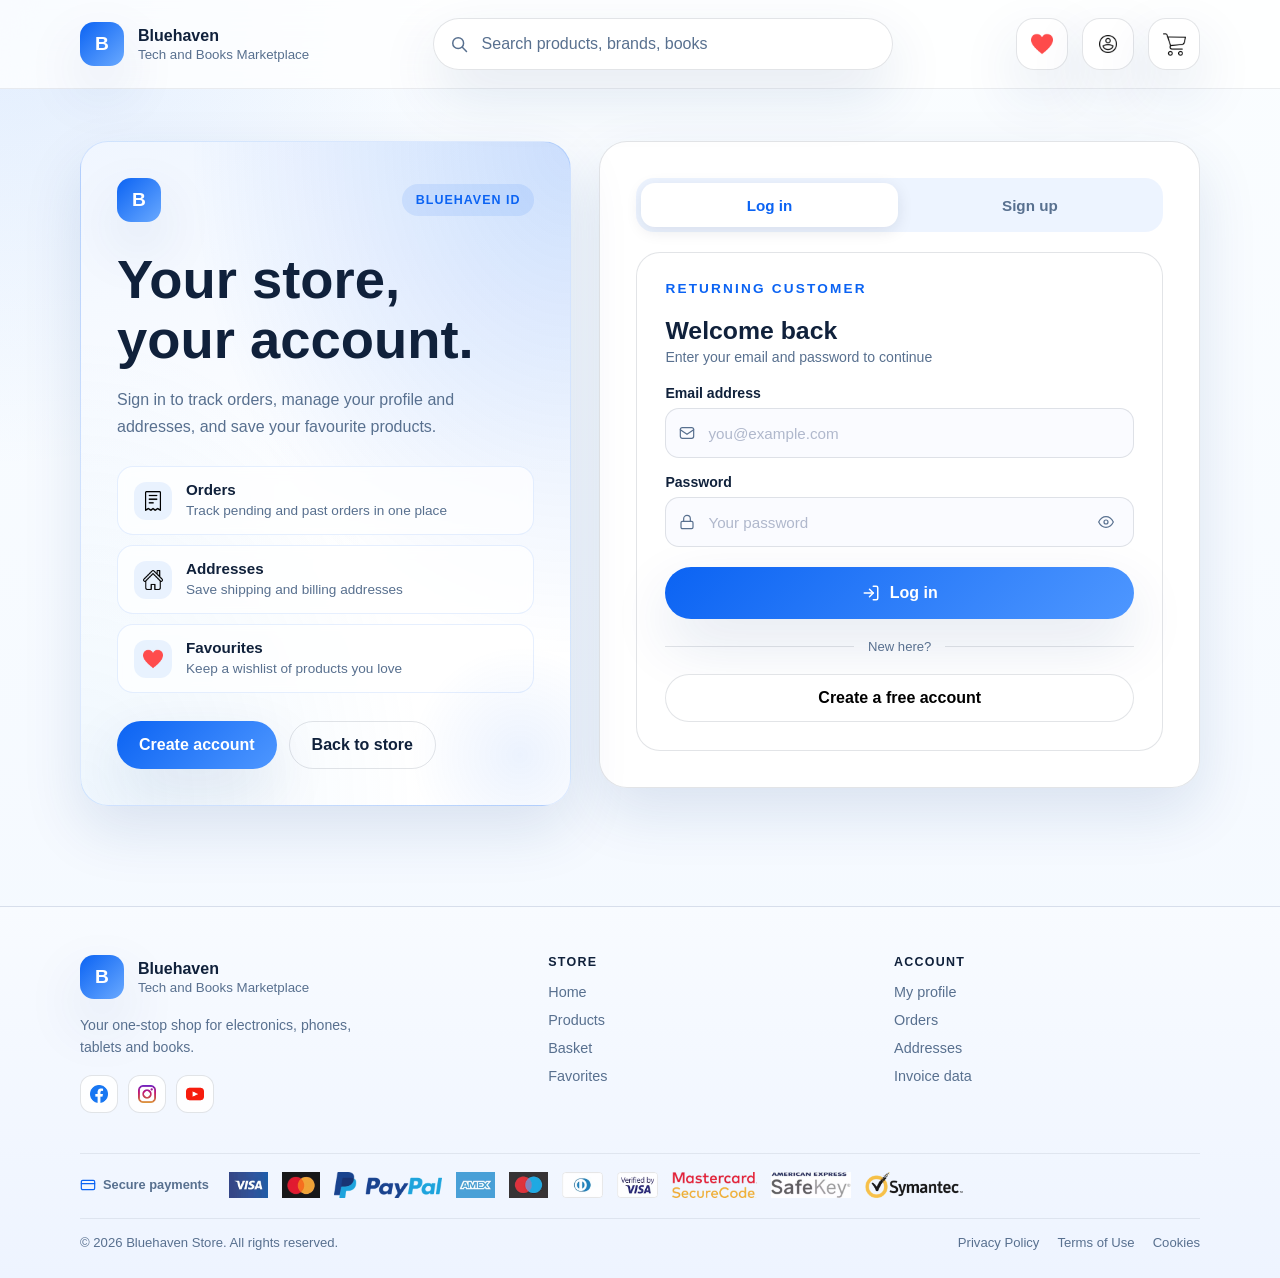
==== commit 025ee1a6: "ok" ====
--- a/account-addresses.html
+++ b/account-addresses.html
@@ -31,7 +31,7 @@
         </div>
 
         <nav class="header-shortcuts" aria-label="Quick links">
-          <a class="header-icon-link" href="favorites.html" aria-label="Go to favorites page">
+          <a class="header-icon-link" data-favorites-link="true" href="profile.html#favorites-card" aria-label="Go to favorites section">
             <img class="shortcut-icon shortcut-icon-heart" src="Photos/heart.png" alt="" />
           </a>
           <a class="header-icon-link" href="profile.html" aria-label="Go to profile page">
@@ -96,10 +96,6 @@
                   <span>Label</span>
                   <input type="text" name="label" placeholder="Home, Office, Pickup point" />
                 </label>
-                <label>
-                  <span>Recipient name</span>
-                  <input type="text" name="recipient_name" required />
-                </label>
                 <label class="auth-form-grid-full">
                   <span>Address line 1</span>
                   <input type="text" name="line_1" autocomplete="address-line1" required />
@@ -126,17 +122,6 @@
                 </label>
               </div>
 
-              <div class="inline-grid-2">
-                <label class="checkbox-line">
-                  <input type="checkbox" name="is_default_shipping" value="1" />
-                  <span>Use as default shipping address</span>
-                </label>
-                <label class="checkbox-line">
-                  <input type="checkbox" name="is_default_billing" value="1" />
-                  <span>Use as default billing address</span>
-                </label>
-              </div>
-
               <div class="form-action-row form-action-row-start">
                 <button class="button button-primary" type="submit">Save address</button>
                 <button class="button button-secondary" id="address-cancel-button" type="button">Cancel</button>
@@ -148,6 +133,71 @@
       </section>
     </main>
 
+    <footer class="site-footer">
+      <div class="container footer-inner-grid">
+        <div class="footer-brand-col">
+          <a class="brand" href="index.html" aria-label="Bluehaven Store home">
+            <span class="brand-mark">B</span>
+            <span class="brand-copy">
+              <strong>Bluehaven</strong>
+              <small>Tech and Books Marketplace</small>
+            </span>
+          </a>
+          <p class="footer-tagline">Your one-stop shop for electronics, phones, tablets and books.</p>
+          <div class="footer-socials" aria-label="Social links">
+            <a href="#" aria-label="Facebook"><img src="Photos/facebook.png" alt="Facebook" /></a>
+            <a href="#" aria-label="Instagram"><img src="Photos/instagram.png" alt="Instagram" /></a>
+            <a href="#" aria-label="YouTube"><img src="Photos/youtube.png" alt="YouTube" /></a>
+          </div>
+        </div>
+        <nav class="footer-nav-col" aria-label="Store navigation">
+          <strong class="footer-nav-heading">Store</strong>
+          <ul class="footer-nav-list">
+            <li><a href="index.html">Home</a></li>
+            <li><a href="index.html#product-browser">Products</a></li>
+            <li><a href="basket.html">Basket</a></li>
+            <li><a href="favorites.html">Favorites</a></li>
+          </ul>
+        </nav>
+        <nav class="footer-nav-col" aria-label="Account navigation">
+          <strong class="footer-nav-heading">Account</strong>
+          <ul class="footer-nav-list">
+            <li><a href="profile.html">My profile</a></li>
+            <li><a href="profile.html#pending-orders-card">Orders</a></li>
+            <li><a href="profile.html#addresses-data-card">Addresses</a></li>
+            <li><a href="profile.html#invoice-data-card">Invoice data</a></li>
+          </ul>
+        </nav>
+      </div>
+      <div class="container footer-payments" aria-label="Secure payment methods">
+        <span class="footer-payments-label">
+          <svg viewBox="0 0 24 24" aria-hidden="true" focusable="false"><rect x="2" y="5" width="20" height="14" rx="2"/><path d="M2 10h20"/></svg>
+          Secure payments
+        </span>
+        <div class="payment-strip">
+          <img src="Photos/visa.avif" alt="Visa" />
+          <img src="Photos/mastercard.avif" alt="Mastercard" />
+          <img src="Photos/paypal.avif" alt="PayPal" />
+          <img src="Photos/amex.avif" alt="American Express" />
+          <img src="Photos/maestro.avif" alt="Maestro" />
+          <img src="Photos/diners.avif" alt="Diners Club" />
+          <img src="Photos/visa-verify.avif" alt="Verified by Visa" />
+          <img src="Photos/securecode.avif" alt="Mastercard SecureCode" />
+          <img src="Photos/safekey.avif" alt="American Express SafeKey" />
+          <img src="Photos/symantec.avif" alt="Symantec" />
+        </div>
+      </div>
+      <div class="container footer-copyright">
+        <p>&copy; <span class="footer-year"></span> Bluehaven Store. All rights reserved.</p>
+        <nav class="footer-legal" aria-label="Legal links">
+          <a href="#">Privacy Policy</a>
+          <a href="#">Terms of Use</a>
+          <a href="#">Cookies</a>
+        </nav>
+      </div>
+    </footer>
+
+    <script src="site.js"></script>
     <script src="account.js"></script>
   </body>
 </html>
--- a/styles.css
+++ b/styles.css
@@ -201,6 +201,8 @@
 .profile-page-shell {
   place-items: start center;
   padding-top: 52px;
+  padding-bottom: 40px;
+  min-height: unset;
 }
 
 .profile-auth-layout {
@@ -212,71 +214,108 @@
 }
 
 .auth-panel {
-  padding: 32px;
+  padding: 36px;
   border: 1px solid var(--line);
   border-radius: 28px;
   background: rgba(255, 255, 255, 0.92);
   box-shadow: var(--shadow);
 }
 
+/* ── Intro panel ── */
 .auth-panel-intro {
   align-self: start;
   position: sticky;
   top: 108px;
   overflow: hidden;
   background:
-    radial-gradient(circle at top right, rgba(11, 99, 243, 0.14), transparent 34%),
-    linear-gradient(180deg, rgba(255, 255, 255, 0.98) 0%, rgba(238, 245, 255, 0.96) 100%);
-}
-
-.intro-badge-row {
+    radial-gradient(ellipse at top right, rgba(11, 99, 243, 0.18) 0%, transparent 55%),
+    radial-gradient(ellipse at bottom left, rgba(99, 179, 243, 0.1) 0%, transparent 50%),
+    linear-gradient(160deg, #f0f6ff 0%, #ffffff 60%);
+  border-color: rgba(11, 99, 243, 0.14);
+}
+
+.intro-deco {
+  position: absolute;
+  bottom: -60px;
+  right: -60px;
+  width: 220px;
+  height: 220px;
+  border-radius: 50%;
+  background: radial-gradient(circle, rgba(11, 99, 243, 0.08) 0%, transparent 70%);
+  pointer-events: none;
+}
+
+.intro-brand-row {
   display: flex;
   align-items: center;
   justify-content: space-between;
-  gap: 16px;
-  margin-bottom: 18px;
-}
-
-.auth-panel-intro img {
-  width: 54px;
-  height: 54px;
-  object-fit: contain;
+  margin-bottom: 28px;
 }
 
 .intro-badge {
   display: inline-flex;
   align-items: center;
   justify-content: center;
-  min-height: 36px;
+  min-height: 32px;
   padding: 0 14px;
   border-radius: 999px;
   background: rgba(11, 99, 243, 0.1);
-  color: var(--primary-deep);
-  font-size: 0.82rem;
+  color: var(--primary);
+  font-size: 0.78rem;
   font-weight: 800;
   letter-spacing: 0.08em;
   text-transform: uppercase;
 }
 
-.auth-panel-intro h1 {
-  max-width: 13ch;
-  margin-bottom: 18px;
-  font-size: clamp(2.4rem, 5vw, 4rem);
+.intro-headline {
+  font-size: clamp(2.2rem, 4.5vw, 3.4rem);
+  line-height: 1.1;
+  margin-bottom: 14px;
+  max-width: 12ch;
+}
+
+.auth-copy {
+  color: var(--muted);
+  line-height: 1.7;
+  margin-bottom: 0;
 }
 
 .intro-highlights {
   display: grid;
-  gap: 12px;
+  gap: 10px;
   margin: 26px 0 28px;
 }
 
 .intro-highlight {
-  display: grid;
-  gap: 4px;
-  padding: 16px 18px;
-  border: 1px solid rgba(11, 99, 243, 0.08);
-  border-radius: 18px;
-  background: rgba(255, 255, 255, 0.74);
+  display: flex;
+  align-items: center;
+  gap: 14px;
+  padding: 14px 16px;
+  border: 1px solid rgba(11, 99, 243, 0.1);
+  border-radius: 16px;
+  background: rgba(255, 255, 255, 0.7);
+  backdrop-filter: blur(6px);
+}
+
+.intro-highlight-icon {
+  display: grid;
+  place-items: center;
+  width: 38px;
+  height: 38px;
+  border-radius: 12px;
+  background: rgba(11, 99, 243, 0.08);
+  flex-shrink: 0;
+}
+
+.intro-highlight-icon img {
+  width: 20px;
+  height: 20px;
+  object-fit: contain;
+}
+
+.intro-highlight > div {
+  display: grid;
+  gap: 3px;
 }
 
 .intro-highlight strong {
@@ -285,133 +324,52 @@
 
 .intro-highlight span {
   color: var(--muted);
-  font-size: 0.92rem;
-  line-height: 1.5;
-}
-
-.auth-copy {
-  color: var(--muted);
-  line-height: 1.7;
-}
-
-.auth-panel-forms {
-  display: grid;
-  gap: 18px;
-}
-
-.auth-card {
-  padding: 26px;
-  border: 1px solid var(--line);
-  border-radius: 24px;
-  background: linear-gradient(180deg, rgba(255, 255, 255, 0.98) 0%, rgba(243, 248, 255, 0.88) 100%);
-}
-
-.auth-card h2 {
-  margin-bottom: 0;
-  max-width: none;
-}
-
-.card-heading-row {
-  margin-bottom: 18px;
-}
-
-.auth-form {
-  display: grid;
-  gap: 14px;
-}
-
-.auth-form-grid {
-  display: grid;
-  grid-template-columns: repeat(2, minmax(0, 1fr));
-  gap: 14px;
-}
-
-.auth-form-grid-full {
-  grid-column: 1 / -1;
-}
-
-.auth-form label {
-  display: grid;
-  gap: 8px;
-  font-weight: 700;
-}
-
-.auth-form span {
-  font-size: 0.92rem;
-}
-
-.auth-form input {
-  height: 50px;
-  padding: 0 14px;
-  border: 1px solid var(--line);
-  border-radius: 16px;
-  background: #fff;
-  transition: border-color 180ms ease, box-shadow 180ms ease, background 180ms ease;
-}
-
-.auth-form input:focus {
-  outline: none;
-  border-color: rgba(11, 99, 243, 0.4);
-  box-shadow: 0 0 0 4px rgba(11, 99, 243, 0.08);
-}
-
-.auth-message {
-  padding: 14px 16px;
-  border-radius: 16px;
-  font-weight: 700;
-}
-
-.auth-message.is-error {
-  background: #ffe7e7;
-  color: #9d1f1f;
-}
-
-.auth-message.is-success {
-  background: #e7f6ec;
-  color: #17653a;
-}
-
-.invoice-box,
-.account-details-card {
-  padding: 22px;
-  border: 1px solid var(--line);
-  border-radius: 24px;
-  background: linear-gradient(180deg, rgba(255, 255, 255, 0.98) 0%, rgba(238, 245, 255, 0.92) 100%);
-}
-
-.checkbox-line {
-  display: flex;
-  align-items: center;
-  gap: 10px;
-  margin-bottom: 14px;
-  font-weight: 700;
-}
-
-.checkbox-line input {
-  width: 18px;
-  height: 18px;
-}
-
-.intro-actions,
-.auth-switcher,
-.account-hub-layout,
-.account-side-nav,
-.account-section-actions {
-  display: flex;
-}
-
-.intro-actions,
-.auth-switcher,
-.account-section-actions {
+  font-size: 0.85rem;
+  line-height: 1.4;
+}
+
+.intro-actions {
+  display: flex;
   gap: 12px;
   flex-wrap: wrap;
 }
 
+.button-ghost {
+  display: inline-flex;
+  align-items: center;
+  justify-content: center;
+  gap: 8px;
+  min-height: 48px;
+  padding: 0 22px;
+  border-radius: 14px;
+  border: 1px solid var(--line);
+  background: transparent;
+  color: var(--text);
+  font: inherit;
+  font-weight: 700;
+  cursor: pointer;
+  text-decoration: none;
+  transition: border-color 180ms ease, background 180ms ease;
+}
+
+.button-ghost:hover {
+  background: var(--surface-alt);
+  border-color: rgba(11, 99, 243, 0.2);
+}
+
+/* ── Forms panel ── */
+.auth-panel-forms {
+  display: grid;
+  gap: 16px;
+}
+
 .auth-switcher {
-  margin-bottom: 8px;
-  padding: 6px;
+  display: flex;
+  margin-bottom: 4px;
+  padding: 5px;
   border-radius: 18px;
-  background: rgba(11, 99, 243, 0.08);
+  background: rgba(11, 99, 243, 0.07);
+  gap: 4px;
 }
 
 .auth-switcher-button {
@@ -420,20 +378,287 @@
   border: 0;
   border-radius: 14px;
   background: transparent;
-  color: var(--primary-deep);
+  color: var(--muted);
   font: inherit;
-  font-weight: 800;
+  font-size: 0.95rem;
+  font-weight: 700;
   cursor: pointer;
+  transition: background 180ms ease, color 180ms ease, box-shadow 180ms ease;
 }
 
 .auth-switcher-button.is-active {
   background: #fff;
-  box-shadow: 0 10px 24px rgba(16, 33, 59, 0.08);
+  color: var(--primary);
+  box-shadow: 0 4px 16px rgba(16, 33, 59, 0.1);
+}
+
+.auth-card {
+  padding: 28px;
+  border: 1px solid var(--line);
+  border-radius: 24px;
+  background: #ffffff;
+  display: grid;
+  gap: 20px;
+}
+
+.auth-card-heading {
+  display: grid;
+  gap: 6px;
+}
+
+.auth-card-heading h2 {
+  margin-bottom: 0;
+  max-width: none;
+  font-size: 1.55rem;
+}
+
+.auth-card-sub {
+  color: var(--muted);
+  font-size: 0.88rem;
+  margin: 0;
+}
+
+.auth-section-title {
+  font-size: 0.8rem;
+  font-weight: 800;
+  text-transform: uppercase;
+  letter-spacing: 0.07em;
+  color: var(--muted);
+  margin: 0;
+}
+
+.auth-section-optional {
+  font-weight: 400;
+  text-transform: none;
+  letter-spacing: 0;
+  font-size: 0.85em;
+}
+
+/* Form fields */
+.auth-form {
+  display: grid;
+  gap: 16px;
+}
+
+.auth-form-grid {
+  display: grid;
+  grid-template-columns: repeat(2, minmax(0, 1fr));
+  gap: 14px;
+}
+
+.auth-form-grid-full {
+  grid-column: 1 / -1;
+}
+
+.auth-field {
+  display: grid;
+  gap: 7px;
+}
+
+.auth-field-label {
+  font-size: 0.88rem;
+  font-weight: 700;
+  color: var(--text);
+}
+
+.auth-input-wrap {
+  position: relative;
+  display: flex;
+  align-items: center;
+}
+
+.auth-input-icon {
+  position: absolute;
+  left: 14px;
+  width: 16px;
+  height: 16px;
+  stroke: var(--muted);
+  fill: none;
+  stroke-width: 1.8;
+  stroke-linecap: round;
+  stroke-linejoin: round;
+  pointer-events: none;
+  flex-shrink: 0;
+}
+
+.auth-input-wrap input {
+  width: 100%;
+  height: 50px;
+  padding: 0 14px;
+  border: 1.5px solid var(--line);
+  border-radius: 14px;
+  background: #fafbff;
+  font: inherit;
+  font-size: 0.95rem;
+  color: var(--text);
+  transition: border-color 180ms ease, box-shadow 180ms ease, background 180ms ease;
+}
+
+.auth-input-wrap:has(.auth-input-icon) input {
+  padding-left: 42px;
+}
+
+.auth-input-wrap:has(.auth-pw-toggle) input {
+  padding-right: 46px;
+}
+
+.auth-input-wrap input:focus {
+  outline: none;
+  border-color: var(--primary);
+  background: #fff;
+  box-shadow: 0 0 0 4px rgba(11, 99, 243, 0.1);
+}
+
+.auth-input-wrap input::placeholder {
+  color: #b0b8cc;
+}
+
+.auth-pw-toggle {
+  position: absolute;
+  right: 12px;
+  width: 32px;
+  height: 32px;
+  border: 0;
+  border-radius: 8px;
+  background: transparent;
+  cursor: pointer;
+  display: grid;
+  place-items: center;
+  color: var(--muted);
+  transition: color 150ms ease, background 150ms ease;
+}
+
+.auth-pw-toggle:hover {
+  color: var(--primary);
+  background: rgba(11, 99, 243, 0.06);
+}
+
+.auth-pw-toggle svg {
+  width: 16px;
+  height: 16px;
+  stroke: currentColor;
+  fill: none;
+  stroke-width: 1.8;
+  stroke-linecap: round;
+  stroke-linejoin: round;
+}
+
+/* Submit button */
+.auth-submit-button {
+  width: 100%;
+  display: flex;
+  align-items: center;
+  justify-content: center;
+  gap: 10px;
+  min-height: 52px;
+  font-size: 1rem;
+  border-radius: 16px;
+  margin-top: 4px;
+}
+
+.auth-submit-button svg {
+  width: 18px;
+  height: 18px;
+  stroke: currentColor;
+  fill: none;
+  stroke-width: 2;
+  stroke-linecap: round;
+  stroke-linejoin: round;
+}
+
+/* Divider */
+.auth-divider {
+  display: flex;
+  align-items: center;
+  gap: 14px;
+  color: var(--muted);
+  font-size: 0.82rem;
+}
+
+.auth-divider::before,
+.auth-divider::after {
+  content: '';
+  flex: 1;
+  height: 1px;
+  background: var(--line);
 }
 
 .auth-inline-button {
   width: 100%;
 }
+
+/* Messages */
+.auth-message {
+  padding: 14px 16px;
+  border-radius: 16px;
+  font-weight: 700;
+  font-size: 0.92rem;
+}
+
+.auth-message.is-error {
+  background: #ffe7e7;
+  color: #9d1f1f;
+  border: 1px solid rgba(157, 31, 31, 0.12);
+}
+
+.auth-message.is-success {
+  background: #e7f6ec;
+  color: #17653a;
+  border: 1px solid rgba(23, 101, 58, 0.12);
+}
+
+/* Invoice box */
+.invoice-box,
+.account-details-card {
+  padding: 20px;
+  border: 1px solid var(--line);
+  border-radius: 20px;
+  background: var(--surface-alt);
+}
+
+.checkbox-line {
+  display: flex;
+  align-items: center;
+  gap: 10px;
+  margin-bottom: 14px;
+  font-weight: 700;
+  font-size: 0.92rem;
+}
+
+.checkbox-line input {
+  width: 18px;
+  height: 18px;
+  accent-color: var(--primary);
+}
+
+/* Legacy form labels (non-auth-field context) */
+.auth-form label:not(.auth-field):not(.checkbox-line) {
+  display: grid;
+  gap: 8px;
+  font-weight: 700;
+}
+
+.auth-form label:not(.auth-field) > span {
+  font-size: 0.92rem;
+}
+
+.auth-form label:not(.auth-field) > input {
+  height: 50px;
+  padding: 0 14px;
+  border: 1.5px solid var(--line);
+  border-radius: 14px;
+  background: #fafbff;
+  font: inherit;
+  transition: border-color 180ms ease, box-shadow 180ms ease;
+}
+
+.auth-form label:not(.auth-field) > input:focus {
+  outline: none;
+  border-color: var(--primary);
+  box-shadow: 0 0 0 4px rgba(11, 99, 243, 0.1);
+}
+
+
 
 .account-panel {
   display: grid;
@@ -499,27 +724,37 @@
 .account-sub-nav {
   display: grid;
   gap: 8px;
-  padding: 2px 0 4px 16px;
+  padding: 6px 0 8px 12px;
+  border-left: 2px solid rgba(11, 99, 243, 0.12);
 }
 
 .account-sub-link {
   display: inline-flex;
   align-items: center;
-  min-height: 38px;
-  padding: 0 12px;
-  border-radius: 12px;
-  background: rgba(11, 99, 243, 0.04);
+  min-height: 42px;
+  padding: 0 16px;
+  border-radius: 999px;
+  background: linear-gradient(180deg, rgba(11, 99, 243, 0.05) 0%, rgba(11, 99, 243, 0.09) 100%);
+  color: #35598a;
+  font-weight: 700;
+  border: 1px solid rgba(11, 99, 243, 0.08);
+  transition: background 180ms ease, border-color 180ms ease, color 180ms ease, transform 180ms ease;
+}
+
+.account-sub-link.is-active {
+  background: linear-gradient(135deg, rgba(11, 99, 243, 0.16), rgba(11, 99, 243, 0.28));
   color: var(--primary-deep);
-  font-weight: 600;
-  border: 1px solid transparent;
-}
-
-.account-sub-link.is-active {
-  background: rgba(11, 99, 243, 0.12);
-  border-color: rgba(11, 99, 243, 0.08);
-}
-
-.account-side-nav a {
+  border-color: rgba(11, 99, 243, 0.2);
+}
+
+.account-sub-link:hover {
+  background: linear-gradient(180deg, rgba(11, 99, 243, 0.1) 0%, rgba(11, 99, 243, 0.14) 100%);
+  border-color: rgba(11, 99, 243, 0.14);
+  transform: translateX(2px);
+}
+
+.account-side-nav a,
+.account-side-nav .account-side-link-button {
   display: inline-flex;
   align-items: center;
   min-height: 44px;
@@ -528,12 +763,12 @@
   background: rgba(11, 99, 243, 0.06);
   color: var(--primary-deep);
   font-weight: 700;
+  border: 1px solid transparent;
 }
 
 .account-side-link {
   width: 100%;
   justify-content: flex-start;
-  border: 1px solid transparent;
   transition: background 180ms ease, border-color 180ms ease, color 180ms ease;
 }
 
@@ -548,6 +783,18 @@
   cursor: pointer;
 }
 
+.account-side-link-danger {
+  background: linear-gradient(180deg, rgba(168, 28, 28, 0.08) 0%, rgba(168, 28, 28, 0.14) 100%) !important;
+  color: #a81c1c !important;
+  border-color: rgba(168, 28, 28, 0.12) !important;
+}
+
+.account-side-link-danger:hover,
+.account-side-link-danger:focus-visible {
+  background: linear-gradient(180deg, rgba(168, 28, 28, 0.12) 0%, rgba(168, 28, 28, 0.2) 100%) !important;
+  border-color: rgba(168, 28, 28, 0.18) !important;
+}
+
 .profile-subsections-grid {
   display: grid;
   gap: 18px;
@@ -566,6 +813,56 @@
 .profile-inline-record-card {
   display: grid;
   gap: 14px;
+}
+
+.invoice-summary-card {
+  gap: 14px;
+}
+
+.address-summary-card {
+  gap: 14px;
+}
+
+.invoice-summary-list {
+  display: grid;
+  gap: 0;
+}
+
+.address-summary-list {
+  display: grid;
+  gap: 0;
+}
+
+.invoice-summary-list .summary-row {
+  display: flex;
+  align-items: flex-start;
+  justify-content: space-between;
+  gap: 18px;
+}
+
+.address-summary-list .summary-row {
+  display: flex;
+  align-items: flex-start;
+  justify-content: space-between;
+  gap: 18px;
+}
+
+.invoice-summary-list .summary-row span {
+  flex: 0 0 140px;
+}
+
+.address-summary-list .summary-row span {
+  flex: 0 0 140px;
+}
+
+.invoice-summary-list .summary-row strong {
+  flex: 1;
+  text-align: right;
+}
+
+.address-summary-list .summary-row strong {
+  flex: 1;
+  text-align: right;
 }
 
 .profile-subsection-footer-actions {
@@ -593,6 +890,40 @@
   gap: 6px;
 }
 
+.orders-sections-grid {
+  gap: 18px;
+}
+
+.orders-section-card {
+  gap: 16px;
+}
+
+.orders-section-head {
+  align-items: flex-start;
+}
+
+.orders-toolbar {
+  display: grid;
+  grid-template-columns: minmax(0, 1fr) 220px;
+  gap: 14px;
+  align-items: end;
+}
+
+.orders-search-panel,
+.orders-filter-panel {
+  display: grid;
+  gap: 10px;
+}
+
+.orders-date-select {
+  min-height: 48px;
+  padding: 0 14px;
+  border: 1px solid var(--line);
+  border-radius: 16px;
+  background: rgba(255, 255, 255, 0.82);
+  color: var(--text);
+}
+
 .account-overview-grid-compact {
   grid-template-columns: repeat(2, minmax(0, 1fr));
 }
@@ -733,6 +1064,38 @@
   font-weight: 800;
 }
 
+@media (max-width: 720px) {
+  .orders-toolbar {
+    grid-template-columns: minmax(0, 1fr);
+  }
+
+  .invoice-summary-list .summary-row {
+    display: grid;
+    gap: 6px;
+  }
+
+  .address-summary-list .summary-row {
+    display: grid;
+    gap: 6px;
+  }
+
+  .invoice-summary-list .summary-row span,
+  .invoice-summary-list .summary-row strong {
+    flex: unset;
+    text-align: left;
+  }
+
+  .address-summary-list .summary-row span,
+  .address-summary-list .summary-row strong {
+    flex: unset;
+    text-align: left;
+  }
+
+  .invoice-summary-headline {
+    align-items: flex-start;
+  }
+}
+
 .account-stat {
   padding: 20px;
   border-radius: 22px;
@@ -762,6 +1125,438 @@
   gap: 12px;
 }
 
+.favorites-browser-toolbar {
+  display: grid;
+  gap: 18px;
+}
+
+.favorites-search-panel {
+  display: grid;
+  gap: 10px;
+}
+
+.favorites-search-shell {
+  min-width: 100%;
+}
+
+.favorites-browser-meta {
+  align-items: flex-start;
+}
+
+.favorites-pagination {
+  display: flex;
+  gap: 10px;
+  flex-wrap: wrap;
+}
+
+.orders-pagination {
+  display: flex;
+  gap: 10px;
+  flex-wrap: wrap;
+}
+
+/* ── Installment plans ─────────────────────────────────────────────────────── */
+
+.installment-plan-card {
+  display: grid;
+  gap: 16px;
+  padding: 20px;
+  border-radius: 20px;
+  border: 1px solid rgba(11, 99, 243, 0.12);
+  background: linear-gradient(180deg, #ffffff 0%, #f5f9ff 100%);
+}
+
+.installment-plan-head {
+  display: flex;
+  align-items: flex-start;
+  justify-content: space-between;
+  gap: 12px;
+  flex-wrap: wrap;
+}
+
+.installment-plan-title {
+  display: flex;
+  align-items: center;
+  gap: 10px;
+  flex-wrap: wrap;
+}
+
+.installment-order-ref {
+  font-size: 1rem;
+  font-weight: 700;
+}
+
+.installment-badge {
+  display: inline-flex;
+  align-items: center;
+  min-height: 24px;
+  padding: 0 10px;
+  border-radius: 999px;
+  font-size: 0.72rem;
+  font-weight: 800;
+  letter-spacing: 0.03em;
+  text-transform: uppercase;
+}
+
+.installment-badge--active {
+  background: rgba(11, 99, 243, 0.1);
+  color: var(--primary);
+}
+
+.installment-badge--done {
+  background: rgba(16, 185, 129, 0.12);
+  color: #0d9e6e;
+}
+
+.installment-badge--warn {
+  background: rgba(239, 68, 68, 0.1);
+  color: #dc2626;
+}
+
+.installment-products {
+  display: flex;
+  gap: 8px;
+  flex-wrap: wrap;
+}
+
+.installment-product-tag {
+  display: inline-flex;
+  align-items: center;
+  padding: 4px 10px;
+  border-radius: 8px;
+  background: var(--surface-alt);
+  font-size: 0.8rem;
+  color: var(--text);
+  border: 1px solid var(--line);
+}
+
+.installment-progress-block {
+  display: grid;
+  gap: 8px;
+}
+
+.installment-progress-labels {
+  display: flex;
+  justify-content: space-between;
+  font-size: 0.85rem;
+  color: var(--muted);
+}
+
+.installment-progress-track {
+  height: 8px;
+  border-radius: 999px;
+  background: var(--surface-alt);
+  overflow: hidden;
+}
+
+.installment-progress-fill {
+  height: 100%;
+  border-radius: 999px;
+  background: linear-gradient(90deg, var(--primary) 0%, #4d94ff 100%);
+  transition: width 0.4s ease;
+}
+
+.installment-amount-line {
+  font-size: 0.82rem;
+  color: var(--muted);
+}
+
+.installment-schedule {
+  border-top: 1px solid var(--line);
+  padding-top: 12px;
+}
+
+.installment-schedule-toggle {
+  font-size: 0.85rem;
+  font-weight: 600;
+  color: var(--primary);
+  cursor: pointer;
+  list-style: none;
+  user-select: none;
+}
+
+.installment-schedule-toggle::-webkit-details-marker {
+  display: none;
+}
+
+.installment-schedule-list {
+  display: grid;
+  gap: 0;
+  margin-top: 12px;
+  border-radius: 12px;
+  overflow: hidden;
+  border: 1px solid var(--line);
+  list-style: none;
+  padding: 0;
+}
+
+.installment-schedule-row {
+  display: grid;
+  grid-template-columns: 36px 1fr 1fr 1fr;
+  align-items: center;
+  gap: 8px;
+  padding: 10px 14px;
+  font-size: 0.82rem;
+  border-bottom: 1px solid var(--line);
+  background: #fff;
+}
+
+.installment-schedule-row:last-child {
+  border-bottom: none;
+}
+
+.installment-schedule-row.is-paid {
+  background: rgba(16, 185, 129, 0.05);
+  color: var(--muted);
+}
+
+.installment-schedule-num {
+  font-weight: 700;
+  color: var(--muted);
+  font-size: 0.76rem;
+}
+
+.installment-schedule-status {
+  font-weight: 600;
+  color: var(--muted);
+  text-align: right;
+  display: flex;
+  flex-direction: column;
+  align-items: flex-end;
+  gap: 2px;
+}
+
+.installment-schedule-row.is-paid .installment-schedule-status {
+  color: #0d9e6e;
+}
+
+.inst-paid-check {
+  font-weight: 700;
+}
+
+.inst-paid-on {
+  font-size: 0.72rem;
+  font-weight: 400;
+  color: var(--muted);
+  white-space: nowrap;
+}
+
+.installment-actions {
+  display: flex;
+  gap: 10px;
+  justify-content: flex-end;
+}
+
+.installment-plan-card--link {
+  transition: transform 180ms ease, box-shadow 180ms ease, border-color 180ms ease;
+  cursor: pointer;
+}
+
+.installment-plan-card--link:hover,
+.installment-plan-card--link:focus-visible {
+  transform: translateY(-2px);
+  border-color: rgba(11, 99, 243, 0.18);
+  box-shadow: 0 18px 32px rgba(20, 56, 110, 0.12);
+  outline: none;
+}
+
+.installment-pay-btn {
+  font-size: 0.9rem;
+  padding: 10px 20px;
+}
+
+@media (max-width: 600px) {
+  .installment-schedule-row {
+    grid-template-columns: 28px 1fr 1fr;
+  }
+
+  .installment-schedule-date {
+    display: none;
+  }
+}
+
+/* ── Coupons ─────────────────────────────────────────────────────────── */
+
+#account-coupons-list {
+  display: grid;
+  grid-template-columns: repeat(auto-fill, minmax(280px, 1fr));
+  gap: 18px;
+  padding: 4px 0;
+}
+
+.coupon-card {
+  border: 2px dashed var(--line);
+  border-radius: var(--radius);
+  overflow: hidden;
+  background: var(--surface-alt);
+  display: flex;
+  flex-direction: column;
+  transition: box-shadow 0.15s;
+}
+
+.coupon-card--active {
+  border-color: var(--primary);
+}
+
+.coupon-card--used,
+.coupon-card--expired {
+  opacity: 0.65;
+  filter: grayscale(0.4);
+}
+
+.coupon-discount-strip {
+  background: var(--primary);
+  color: #fff;
+  display: flex;
+  align-items: center;
+  justify-content: space-between;
+  padding: 12px 16px;
+}
+
+.coupon-card--used   .coupon-discount-strip { background: #6b7280; }
+.coupon-card--expired .coupon-discount-strip { background: #9ca3af; }
+
+.coupon-discount-value {
+  font-size: 1.4rem;
+  font-weight: 700;
+  letter-spacing: -0.01em;
+}
+
+.coupon-badge {
+  font-size: 0.7rem;
+  font-weight: 600;
+  text-transform: uppercase;
+  letter-spacing: 0.06em;
+  padding: 3px 8px;
+  border-radius: 20px;
+  background: rgba(255, 255, 255, 0.2);
+  color: #fff;
+  white-space: nowrap;
+}
+
+.coupon-body {
+  padding: 14px 16px;
+  display: flex;
+  flex-direction: column;
+  gap: 8px;
+  flex: 1;
+}
+
+.coupon-code-row {
+  display: flex;
+  align-items: center;
+  gap: 10px;
+  flex-wrap: wrap;
+}
+
+.coupon-code {
+  font-family: monospace;
+  font-size: 1.1rem;
+  font-weight: 700;
+  letter-spacing: 0.08em;
+  background: #f1f5f9;
+  border: 1px solid var(--line);
+  border-radius: 6px;
+  padding: 4px 10px;
+  color: var(--text);
+}
+
+.coupon-copy-btn {
+  font-size: 0.78rem;
+  padding: 4px 10px;
+  border: 1px solid var(--primary);
+  border-radius: 6px;
+  background: transparent;
+  color: var(--primary);
+  cursor: pointer;
+  font-weight: 600;
+  transition: background 0.15s, color 0.15s;
+}
+
+.coupon-copy-btn:hover {
+  background: var(--primary);
+  color: #fff;
+}
+
+.coupon-description {
+  font-size: 0.88rem;
+  color: var(--muted);
+  margin: 0;
+}
+
+.coupon-meta-list {
+  list-style: none;
+  margin: 0;
+  padding: 0;
+  display: flex;
+  flex-direction: column;
+  gap: 3px;
+}
+
+.coupon-meta-list li {
+  font-size: 0.8rem;
+  color: var(--muted);
+}
+
+@media (max-width: 600px) {
+  #account-coupons-list {
+    grid-template-columns: 1fr;
+  }
+}
+
+.favorite-summary-card {
+  display: grid;
+  gap: 14px;
+}
+
+.favorites-page-shell {
+  place-items: start center;
+  padding-top: 52px;
+}
+
+.favorites-page-layout {
+  width: min(1120px, 100%);
+  display: grid;
+  gap: 24px;
+}
+
+.favorites-page-hero {
+  display: grid;
+  gap: 18px;
+  padding: 28px;
+  border: 1px solid var(--line);
+  border-radius: 28px;
+  background:
+    radial-gradient(circle at top right, rgba(11, 99, 243, 0.14), transparent 34%),
+    rgba(255, 255, 255, 0.96);
+  box-shadow: var(--shadow);
+}
+
+.favorites-page-hero img {
+  width: 52px;
+  height: 52px;
+  object-fit: contain;
+}
+
+.favorites-page-hero h1 {
+  max-width: none;
+  font-size: clamp(2.4rem, 4vw, 3.6rem);
+}
+
+.favorites-page-actions {
+  display: flex;
+  gap: 12px;
+  flex-wrap: wrap;
+}
+
+.favorites-page-panel {
+  gap: 18px;
+}
+
+.favorite-auth-card {
+  justify-items: start;
+}
+
 .order-line {
   padding: 16px 18px;
   border: 1px solid var(--line);
@@ -770,6 +1565,725 @@
   display: flex;
   justify-content: space-between;
   gap: 16px;
+}
+
+.order-view-hero {
+  border-radius: 24px;
+  border: 1px solid var(--line);
+  overflow: hidden;
+  background: linear-gradient(160deg, #f0f6ff 0%, #ffffff 60%);
+  display: grid;
+  gap: 0;
+  transition: border-color 200ms ease;
+}
+
+/* Tone variants */
+.order-view-hero[data-tone="delivered"] {
+  background: linear-gradient(160deg, #edfdf4 0%, #ffffff 60%);
+  border-color: rgba(22, 163, 74, 0.2);
+}
+.order-view-hero[data-tone="shipped"] {
+  background: linear-gradient(160deg, #eff6ff 0%, #ffffff 60%);
+  border-color: rgba(11, 99, 243, 0.18);
+}
+.order-view-hero[data-tone="preparing"] {
+  background: linear-gradient(160deg, #fffbeb 0%, #ffffff 60%);
+  border-color: rgba(202, 138, 4, 0.22);
+}
+.order-view-hero[data-tone="confirmed"] {
+  background: linear-gradient(160deg, #f0f6ff 0%, #ffffff 60%);
+  border-color: rgba(11, 99, 243, 0.18);
+}
+
+.order-hero-top {
+  display: flex;
+  justify-content: space-between;
+  align-items: flex-start;
+  gap: 24px;
+  padding: 28px 28px 20px;
+  flex-wrap: wrap;
+}
+
+.order-hero-id {
+  display: grid;
+  gap: 6px;
+  align-content: start;
+}
+
+.order-hero-id h1 {
+  margin: 0;
+  font-size: 1.6rem;
+}
+
+.order-hero-date {
+  font-size: 0.88rem;
+  color: var(--muted);
+}
+
+.order-hero-status {
+  display: flex;
+  gap: 14px;
+  align-items: center;
+  padding: 14px 18px;
+  border-radius: 20px;
+  background: rgba(255, 255, 255, 0.85);
+  border: 1px solid rgba(11, 99, 243, 0.1);
+  backdrop-filter: blur(8px);
+  flex-shrink: 0;
+}
+
+.order-hero-status-icon {
+  width: 46px;
+  height: 46px;
+  object-fit: contain;
+}
+
+.order-hero-status > div {
+  display: grid;
+  gap: 5px;
+}
+
+.order-hero-badge {
+  display: inline-block;
+  padding: 3px 12px;
+  border-radius: 999px;
+  font-size: 0.82rem;
+  font-weight: 800;
+  background: var(--primary);
+  color: #fff;
+  letter-spacing: 0.02em;
+}
+
+.order-view-hero[data-tone="delivered"] .order-hero-badge {
+  background: #16a34a;
+}
+.order-view-hero[data-tone="shipped"] .order-hero-badge {
+  background: #2563eb;
+}
+.order-view-hero[data-tone="preparing"] .order-hero-badge {
+  background: #ca8a04;
+}
+.order-view-hero[data-tone="pending"] .order-hero-badge {
+  background: #6b7280;
+}
+
+.order-hero-status-copy {
+  margin: 0;
+  font-size: 0.85rem;
+  color: var(--muted);
+}
+
+/* Progress stepper */
+.order-progress {
+  list-style: none;
+  margin: 0;
+  padding: 16px 28px 24px;
+  display: flex;
+  align-items: flex-start;
+  gap: 0;
+  border-top: 1px solid rgba(16, 33, 59, 0.07);
+  counter-reset: steps;
+}
+
+.order-progress-step {
+  flex: 1;
+  display: grid;
+  gap: 6px;
+  justify-items: center;
+  position: relative;
+}
+
+/* Connector line */
+.order-progress-step:not(:last-child)::after {
+  content: '';
+  position: absolute;
+  top: 12px;
+  left: calc(50% + 13px);
+  right: calc(-50% + 13px);
+  height: 2px;
+  background: var(--line);
+  z-index: 0;
+}
+
+.order-progress-step.is-done:not(:last-child)::after,
+.order-progress-step.is-active:not(:last-child)::after {
+  background: var(--primary);
+  opacity: 0.35;
+}
+
+.order-progress-dot {
+  width: 26px;
+  height: 26px;
+  border-radius: 50%;
+  border: 2px solid var(--line);
+  background: var(--surface-alt);
+  display: grid;
+  place-items: center;
+  position: relative;
+  z-index: 1;
+  transition: border-color 200ms ease, background 200ms ease;
+  flex-shrink: 0;
+}
+
+.order-progress-step.is-done .order-progress-dot {
+  border-color: var(--primary);
+  background: var(--primary);
+}
+
+/* Checkmark for done steps */
+.order-progress-step.is-done .order-progress-dot::after {
+  content: '';
+  width: 10px;
+  height: 6px;
+  border-left: 2px solid #fff;
+  border-bottom: 2px solid #fff;
+  transform: rotate(-45deg) translateY(-1px);
+}
+
+.order-progress-step.is-active .order-progress-dot {
+  border-color: var(--primary);
+  background: #fff;
+  box-shadow: 0 0 0 4px rgba(11, 99, 243, 0.12);
+}
+
+/* Active dot inner circle */
+.order-progress-step.is-active .order-progress-dot::after {
+  content: '';
+  width: 10px;
+  height: 10px;
+  border-radius: 50%;
+  background: var(--primary);
+}
+
+.order-progress-label {
+  font-size: 0.75rem;
+  font-weight: 600;
+  color: var(--muted);
+  text-align: center;
+  line-height: 1.2;
+}
+
+.order-progress-step.is-done .order-progress-label,
+.order-progress-step.is-active .order-progress-label {
+  color: var(--primary);
+  font-weight: 700;
+}
+
+.order-view-hero[data-tone="delivered"] .order-progress-step.is-done .order-progress-dot,
+.order-view-hero[data-tone="delivered"] .order-progress-step.is-active .order-progress-dot {
+  border-color: #16a34a;
+  background: #16a34a;
+}
+.order-view-hero[data-tone="delivered"] .order-progress-step.is-active .order-progress-dot {
+  background: #fff;
+}
+.order-view-hero[data-tone="delivered"] .order-progress-step.is-active .order-progress-dot::after {
+  background: #16a34a;
+}
+.order-view-hero[data-tone="delivered"] .order-progress-step.is-done .order-progress-label,
+.order-view-hero[data-tone="delivered"] .order-progress-step.is-active .order-progress-label {
+  color: #16a34a;
+}
+
+/* Main card + view card shared */
+.order-card,
+.order-view-card {
+  display: grid;
+  gap: 18px;
+  padding: 22px;
+  border: 1px solid var(--line);
+  border-radius: 24px;
+  background: #ffffff;
+}
+
+.order-card-hero,
+.order-summary-head,
+.order-view-card-hero {
+  display: flex;
+  justify-content: space-between;
+  gap: 18px;
+  align-items: start;
+}
+
+.order-card-copy,
+.order-summary-copy {
+  display: grid;
+  gap: 6px;
+}
+
+.order-card-copy strong,
+.order-summary-copy strong {
+  font-size: 1.05rem;
+}
+
+.order-status-panel,
+.order-summary-status {
+  display: flex;
+  gap: 12px;
+  align-items: center;
+  padding: 12px 14px;
+  border: 1px solid rgba(11, 99, 243, 0.08);
+  border-radius: 18px;
+  background: rgba(255, 255, 255, 0.82);
+}
+
+.order-status-panel > div,
+.order-summary-status > div {
+  display: grid;
+  gap: 6px;
+}
+
+.order-status-icon {
+  width: 42px;
+  height: 42px;
+  object-fit: contain;
+}
+
+.order-card-grid {
+  display: grid;
+  grid-template-columns: minmax(0, 1.4fr) repeat(2, minmax(0, 1fr));
+  gap: 14px;
+}
+
+.order-summary-card {
+  display: grid;
+  gap: 16px;
+  padding: 20px;
+  border: 1px solid var(--line);
+  border-radius: 24px;
+  background:
+    radial-gradient(circle at top right, rgba(11, 99, 243, 0.08), transparent 30%),
+    linear-gradient(180deg, #ffffff 0%, #f8fbff 100%);
+  cursor: pointer;
+  transition: transform 180ms ease, border-color 180ms ease, box-shadow 180ms ease;
+}
+
+.order-summary-card:hover,
+.order-summary-card:focus-visible {
+  transform: translateY(-2px);
+  border-color: rgba(11, 99, 243, 0.18);
+  box-shadow: 0 18px 32px rgba(20, 56, 110, 0.12);
+  outline: none;
+}
+
+.order-summary-grid {
+  display: grid;
+  grid-template-columns: repeat(3, minmax(0, 1fr));
+  gap: 14px;
+}
+
+.order-summary-section {
+  display: grid;
+  gap: 6px;
+}
+
+.order-summary-addr {
+  font-style: normal;
+  display: grid;
+  gap: 2px;
+  margin-top: 2px;
+}
+
+.order-summary-addr span {
+  font-size: 0.85rem;
+  font-weight: 600;
+  color: var(--text);
+}
+
+.order-summary-addr .order-addr-label {
+  font-size: 0.72rem;
+  font-weight: 700;
+  text-transform: uppercase;
+  letter-spacing: 0.04em;
+  color: var(--primary);
+}
+
+.order-summary-addr .order-addr-name {
+  font-size: 0.88rem;
+}
+
+.order-summary-addr .order-addr-empty {
+  font-style: italic;
+  color: var(--muted);
+  font-weight: 400;
+}
+
+.order-summary-section span,
+.order-view-total-block span,
+.order-view-meta-list span {
+  color: var(--muted);
+  font-size: 0.82rem;
+}
+
+.order-summary-footer {
+  display: flex;
+  align-items: center;
+  justify-content: flex-end;
+  gap: 16px;
+  flex-wrap: wrap;
+}
+
+.order-summary-total {
+  display: grid;
+  gap: 4px;
+  justify-items: end;
+  text-align: right;
+}
+
+.order-summary-total span {
+  color: var(--muted);
+  font-size: 0.82rem;
+}
+
+.order-summary-footer strong {
+  font-size: 1rem;
+}
+
+/* ── Order view page ── */
+
+.order-view-shell {
+  place-items: start center;
+  padding-top: 48px;
+}
+
+.order-view-layout {
+  width: min(1200px, 100%);
+  display: grid;
+  gap: 20px;
+}
+
+.order-view-content {
+  display: grid;
+  gap: 20px;
+}
+
+.order-view-back-link {
+  display: inline-flex;
+  align-items: center;
+  gap: 6px;
+  font-size: 0.88rem;
+  font-weight: 600;
+  color: var(--primary);
+  text-decoration: none;
+  padding: 6px 0;
+}
+
+.order-view-back-link:hover {
+  text-decoration: underline;
+}
+
+.order-view-back-link svg {
+  width: 16px;
+  height: 16px;
+  stroke: currentColor;
+  fill: none;
+  stroke-width: 2;
+  stroke-linecap: round;
+  stroke-linejoin: round;
+}
+
+.order-view-grid {
+  display: grid;
+  grid-template-columns: minmax(0, 1.5fr) minmax(0, 1fr);
+  gap: 18px;
+  align-items: start;
+}
+
+.order-view-card-main {
+  display: grid;
+  gap: 18px;
+}
+
+.order-view-sidebar {
+  display: grid;
+  gap: 18px;
+  align-content: start;
+}
+
+/* Section icon wrap */
+.order-section-icon-wrap {
+  display: grid;
+  place-items: center;
+  width: 38px;
+  height: 38px;
+  border-radius: 12px;
+  background: var(--surface-alt);
+  flex-shrink: 0;
+}
+
+.order-section-icon-wrap img {
+  width: 20px;
+  height: 20px;
+  object-fit: contain;
+}
+
+.order-section-icon-wrap--blue {
+  background: rgba(11, 99, 243, 0.1);
+}
+
+.order-section-icon-wrap--teal {
+  background: rgba(6, 182, 212, 0.12);
+}
+
+.order-section-icon-wrap--purple {
+  background: rgba(124, 58, 237, 0.1);
+}
+
+.order-view-section-head {
+  display: flex;
+  align-items: center;
+  gap: 12px;
+}
+
+.order-view-section-head div {
+  display: grid;
+  gap: 2px;
+}
+
+.order-view-section-head span {
+  font-size: 0.78rem;
+  font-weight: 600;
+  color: var(--muted);
+  text-transform: uppercase;
+  letter-spacing: 0.06em;
+}
+
+.order-view-section-head strong {
+  font-size: 0.95rem;
+}
+
+/* Products */
+.order-view-products {
+  display: grid;
+  gap: 0;
+  border: 1px solid var(--line);
+  border-radius: 16px;
+  overflow: hidden;
+}
+
+.order-view-product-row {
+  display: flex;
+  gap: 14px;
+  align-items: center;
+  padding: 14px 16px;
+  border-bottom: 1px solid var(--line);
+}
+
+.order-view-product-row:last-child {
+  border-bottom: none;
+}
+
+.order-product-index {
+  display: grid;
+  place-items: center;
+  width: 28px;
+  height: 28px;
+  border-radius: 8px;
+  background: rgba(11, 99, 243, 0.08);
+  color: var(--primary);
+  font-size: 0.78rem;
+  font-weight: 800;
+  flex-shrink: 0;
+}
+
+.order-product-info {
+  flex: 1;
+  display: grid;
+  gap: 3px;
+  min-width: 0;
+}
+
+.order-product-info strong {
+  font-size: 0.95rem;
+  white-space: nowrap;
+  overflow: hidden;
+  text-overflow: ellipsis;
+}
+
+.order-product-info small {
+  display: flex;
+  gap: 10px;
+  flex-wrap: wrap;
+  color: var(--muted);
+  font-size: 0.82rem;
+}
+
+.order-product-info small strong {
+  color: var(--text);
+  font-size: inherit;
+}
+
+.order-product-total {
+  font-size: 0.95rem;
+  white-space: nowrap;
+  flex-shrink: 0;
+}
+
+.order-view-products-footer {
+  display: flex;
+  justify-content: space-between;
+  align-items: center;
+  gap: 12px;
+  padding: 12px 0 0;
+  border-top: 1px solid var(--line);
+}
+
+.order-view-products-footer span {
+  color: var(--muted);
+  font-size: 0.88rem;
+}
+
+.order-view-products-footer strong {
+  font-size: 1.05rem;
+}
+
+/* Address block */
+.order-view-address-block {
+  font-style: normal;
+  display: grid;
+  gap: 3px;
+  margin-top: 4px;
+  padding: 12px 14px;
+  border-radius: 14px;
+  background: var(--surface-alt);
+}
+
+.order-view-address-block strong {
+  font-size: 0.95rem;
+}
+
+.order-view-address-block span {
+  font-size: 0.88rem;
+  color: var(--muted);
+}
+
+.order-view-address-block .order-addr-label {
+  font-size: 0.72rem;
+  font-weight: 800;
+  text-transform: uppercase;
+  letter-spacing: 0.06em;
+  color: var(--primary);
+  margin-bottom: 2px;
+}
+
+.order-addr-empty {
+  font-style: italic;
+  color: var(--muted);
+  font-size: 0.88rem;
+}
+
+/* Meta list (tracking / payment) */
+.order-view-meta-list {
+  list-style: none;
+  margin: 0;
+  padding: 0;
+  display: grid;
+  gap: 0;
+  border: 1px solid var(--line);
+  border-radius: 14px;
+  overflow: hidden;
+}
+
+.order-view-meta-list li {
+  display: flex;
+  justify-content: space-between;
+  gap: 12px;
+  align-items: center;
+  padding: 10px 14px;
+  border-bottom: 1px solid var(--line);
+}
+
+.order-view-meta-list li:last-child {
+  border-bottom: none;
+}
+
+.order-view-meta-list span {
+  color: var(--muted);
+  font-size: 0.82rem;
+}
+
+.order-view-meta-list strong {
+  font-size: 0.88rem;
+  text-align: right;
+}
+
+.order-meta-empty span {
+  font-style: italic;
+}
+
+/* Legacy order card styles */
+.order-card-section {
+  display: grid;
+  gap: 12px;
+  padding: 16px;
+  border: 1px solid rgba(11, 99, 243, 0.08);
+  border-radius: 20px;
+  background: rgba(255, 255, 255, 0.86);
+}
+
+.order-card-section-products {
+  align-content: start;
+}
+
+.order-card-section-head {
+  display: flex;
+  gap: 10px;
+  align-items: center;
+}
+
+.order-card-section-head img {
+  width: 22px;
+  height: 22px;
+  object-fit: contain;
+}
+
+.order-card-section-head div {
+  display: grid;
+  gap: 2px;
+}
+
+.order-card-section-head span {
+  color: var(--muted);
+  font-size: 0.82rem;
+}
+
+.order-product-list {
+  list-style: none;
+  margin: 0;
+  padding: 0;
+  display: grid;
+  gap: 10px;
+}
+
+.order-product-row {
+  display: flex;
+  justify-content: space-between;
+  gap: 12px;
+  align-items: start;
+}
+
+.order-product-row div {
+  display: grid;
+  gap: 4px;
+}
+
+.order-detail-copy {
+  margin: 0;
+  color: var(--muted);
+}
+
+.order-card-footer {
+  display: flex;
+  justify-content: space-between;
+  gap: 16px;
+  align-items: center;
+  padding-top: 2px;
+  flex-wrap: wrap;
+}
+
+
+.order-card-footer strong {
+  font-size: 1rem;
 }
 
 .form-action-row {
@@ -1386,7 +2900,7 @@
 .payment-strip {
   display: flex;
   align-items: center;
-  gap: 18px;
+  gap: 14px;
   flex-wrap: wrap;
   padding: 0;
 }
@@ -1414,10 +2928,165 @@
 }
 
 .payment-strip img {
-  height: 28px;
+  height: 26px;
   width: auto;
   object-fit: contain;
   filter: saturate(0.95);
+  opacity: 0.9;
+}
+
+/* ── New footer design ── */
+
+.site-footer {
+  margin-top: 60px;
+  border-top: 1px solid rgba(16, 33, 59, 0.1);
+  background: linear-gradient(180deg, #f8fbff 0%, #eef4ff 100%);
+}
+
+.footer-inner-grid {
+  display: grid;
+  grid-template-columns: 1.4fr repeat(2, 1fr);
+  gap: 40px;
+  padding: 48px 0 40px;
+}
+
+.footer-brand-col {
+  display: grid;
+  gap: 16px;
+  align-content: start;
+}
+
+.footer-tagline {
+  color: var(--muted);
+  font-size: 0.88rem;
+  line-height: 1.55;
+  max-width: 280px;
+  margin: 0;
+}
+
+.footer-nav-col {
+  display: grid;
+  gap: 14px;
+  align-content: start;
+}
+
+.footer-nav-heading {
+  font-size: 0.78rem;
+  font-weight: 800;
+  letter-spacing: 0.1em;
+  text-transform: uppercase;
+  color: var(--text);
+}
+
+.footer-nav-list {
+  list-style: none;
+  margin: 0;
+  padding: 0;
+  display: grid;
+  gap: 10px;
+}
+
+.footer-nav-list a {
+  font-size: 0.9rem;
+  color: var(--muted);
+  text-decoration: none;
+  transition: color 160ms ease;
+}
+
+.footer-nav-list a:hover {
+  color: var(--primary);
+}
+
+.footer-payments {
+  display: flex;
+  align-items: center;
+  gap: 20px;
+  flex-wrap: wrap;
+  padding: 18px 0 20px;
+  border-top: 1px solid rgba(16, 33, 59, 0.08);
+}
+
+.footer-payments-label {
+  display: inline-flex;
+  align-items: center;
+  gap: 7px;
+  font-size: 0.8rem;
+  font-weight: 700;
+  color: var(--muted);
+  white-space: nowrap;
+  flex-shrink: 0;
+}
+
+.footer-payments-label svg {
+  width: 16px;
+  height: 16px;
+  stroke: var(--primary);
+  fill: none;
+  stroke-width: 1.8;
+  stroke-linecap: round;
+  stroke-linejoin: round;
+  flex-shrink: 0;
+}
+
+.footer-copyright {
+  display: flex;
+  align-items: center;
+  justify-content: space-between;
+  gap: 16px;
+  flex-wrap: wrap;
+  padding: 16px 0 28px;
+  border-top: 1px solid rgba(16, 33, 59, 0.08);
+  font-size: 0.82rem;
+  color: var(--muted);
+}
+
+.footer-copyright p {
+  margin: 0;
+}
+
+.footer-legal {
+  display: flex;
+  gap: 18px;
+  flex-wrap: wrap;
+}
+
+.footer-legal a {
+  color: var(--muted);
+  text-decoration: none;
+  font-size: 0.82rem;
+  transition: color 160ms ease;
+}
+
+.footer-legal a:hover {
+  color: var(--primary);
+}
+
+.footer-socials {
+  display: inline-flex;
+  align-items: center;
+  gap: 10px;
+}
+
+.footer-socials a {
+  display: inline-grid;
+  place-items: center;
+  width: 38px;
+  height: 38px;
+  border: 1px solid var(--line);
+  border-radius: 12px;
+  background: rgba(255, 255, 255, 0.88);
+  transition: border-color 160ms ease, box-shadow 160ms ease;
+}
+
+.footer-socials a:hover {
+  border-color: rgba(11, 99, 243, 0.2);
+  box-shadow: 0 4px 12px rgba(11, 99, 243, 0.08);
+}
+
+.footer-socials img {
+  width: 18px;
+  height: 18px;
+  object-fit: contain;
 }
 
 .section {
@@ -1578,6 +3247,27 @@
   justify-content: space-between;
   align-items: flex-start;
   gap: 14px;
+}
+
+.favorite-product-button {
+  min-width: 92px;
+  min-height: 38px;
+  border: 1px solid rgba(11, 99, 243, 0.14);
+  border-radius: 999px;
+  background: rgba(255, 255, 255, 0.92);
+  color: var(--primary-deep);
+  font-size: 0.82rem;
+  font-weight: 800;
+  cursor: pointer;
+  transition: background 180ms ease, color 180ms ease, border-color 180ms ease, transform 180ms ease;
+}
+
+.favorite-product-button:hover,
+.favorite-product-button.is-active {
+  background: var(--primary);
+  color: #fff;
+  border-color: var(--primary);
+  transform: translateY(-1px);
 }
 
 .product-card-visual {
@@ -1692,7 +3382,7 @@
 }
 
 .site-footer {
-  padding: 24px 0 34px;
+  /* defined earlier in the file */
 }
 
 .footer-grid,
@@ -1760,28 +3450,6 @@
   font-size: 0.95rem;
 }
 
-.footer-socials {
-  display: inline-flex;
-  align-items: center;
-  gap: 12px;
-}
-
-.footer-socials a {
-  display: inline-grid;
-  place-items: center;
-  width: 42px;
-  height: 42px;
-  border: 1px solid var(--line);
-  border-radius: 14px;
-  background: rgba(255, 255, 255, 0.88);
-}
-
-.footer-socials img {
-  width: 20px;
-  height: 20px;
-  object-fit: contain;
-}
-
 .button:hover,
 .newsletter button:hover {
   transform: translateY(-2px);
@@ -1791,6 +3459,58 @@
   .account-hub-layout,
   .account-page-grid,
   .account-overview-grid,
+
+  .order-card-hero,
+  .order-status-panel,
+  .order-product-row,
+  .order-card-footer,
+  .order-summary-head,
+  .order-summary-status {
+    display: grid;
+  }
+
+  .order-card-grid,
+  .order-summary-grid,
+  .order-view-grid {
+    grid-template-columns: minmax(0, 1fr);
+  }
+
+  /* Order view hero responsive */
+  .order-hero-top {
+    flex-direction: column;
+    align-items: stretch;
+  }
+
+  .order-hero-status {
+    align-self: flex-start;
+  }
+
+  /* Stepper scroll on tablet */
+  .order-progress {
+    overflow-x: auto;
+    padding-bottom: 20px;
+  }
+
+  .order-progress-step {
+    min-width: 80px;
+  }
+
+  .order-view-products-footer {
+    flex-direction: column;
+    align-items: flex-start;
+    gap: 4px;
+  }
+
+  .order-view-total-block {
+    justify-items: start;
+    text-align: left;
+  }
+
+  .order-summary-footer,
+  .order-summary-total {
+    justify-items: start;
+    text-align: left;
+  }
   .hero-grid,
   .offers-grid,
   .footer-grid,
@@ -1832,6 +3552,15 @@
   .payment-footer {
     flex-wrap: wrap;
   }
+
+  .footer-inner-grid {
+    grid-template-columns: 1fr 1fr;
+    gap: 28px;
+  }
+
+  .footer-brand-col {
+    grid-column: 1 / -1;
+  }
 }
 
 @media (max-width: 760px) {
@@ -1841,17 +3570,30 @@
   }
 
   .profile-auth-layout,
+  .favorites-page-layout,
   .account-grid,
   .auth-form-grid {
     grid-template-columns: 1fr;
   }
 
   .auth-panel {
-    padding: 24px;
+    padding: 22px;
   }
 
   .auth-panel-intro {
     position: static;
+  }
+
+  .intro-headline {
+    font-size: 2rem;
+  }
+
+  .intro-deco {
+    display: none;
+  }
+
+  .auth-card {
+    padding: 20px;
   }
 
   .intro-badge-row,
@@ -1891,6 +3633,31 @@
     flex-direction: column;
   }
 
+  /* Order view mobile */
+  .order-view-hero {
+    border-radius: 18px;
+  }
+
+  .order-hero-top {
+    padding: 20px 18px 16px;
+  }
+
+  .order-hero-id h1 {
+    font-size: 1.25rem;
+  }
+
+  .order-progress {
+    padding: 14px 18px 18px;
+  }
+
+  .order-progress-label {
+    font-size: 0.68rem;
+  }
+
+  .order-view-product-row {
+    padding: 12px 14px;
+  }
+
   .header-search {
     order: 3;
     width: 100%;
@@ -1911,6 +3678,26 @@
     align-items: flex-start;
   }
 
+  .footer-inner-grid {
+    grid-template-columns: 1fr;
+    gap: 22px;
+  }
+
+  .footer-brand-col {
+    grid-column: auto;
+  }
+
+  .footer-payments {
+    flex-direction: column;
+    align-items: flex-start;
+    gap: 14px;
+  }
+
+  .footer-copyright {
+    flex-direction: column;
+    align-items: flex-start;
+    gap: 10px;
+  }
 
   .header-inner,
   .header-side {
@@ -1954,6 +3741,8 @@
 
   .split-heading,
   .product-meta,
+  .favorites-page-actions,
+  .favorites-pagination,
   .footer-bottom,
   .newsletter-row,
   .hero-actions,
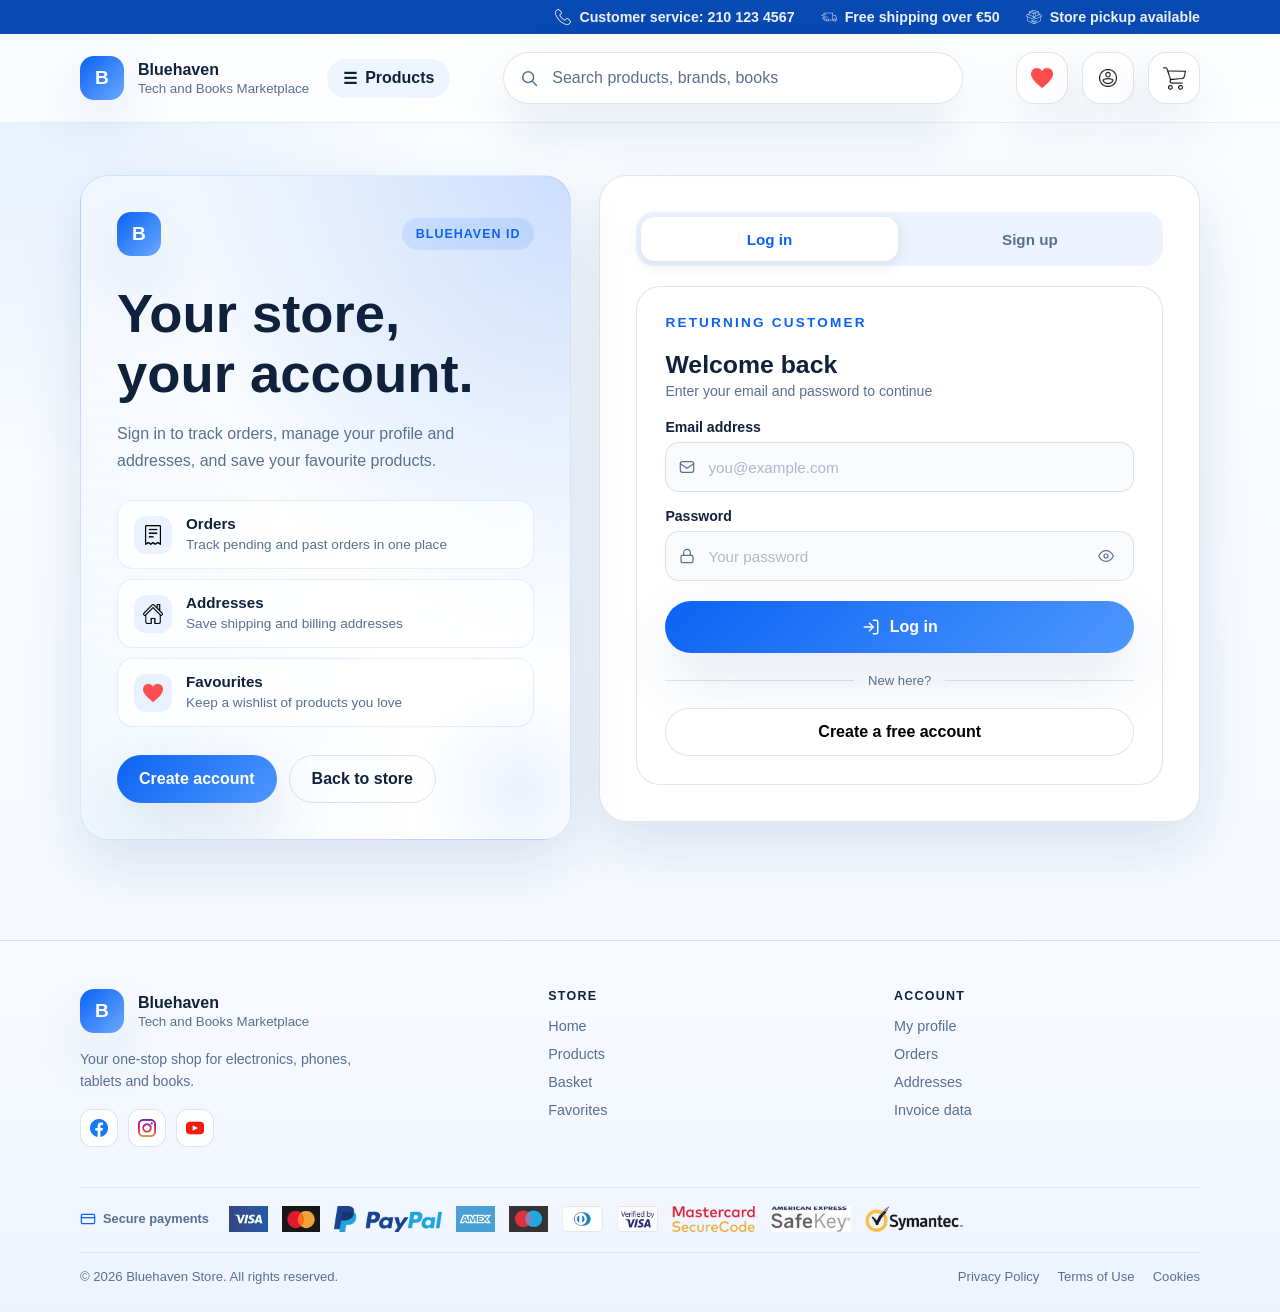
==== commit d3c63702: "ok" ====
--- a/account-addresses.html
+++ b/account-addresses.html
@@ -8,6 +8,23 @@
     <link rel="stylesheet" href="styles.css" />
   </head>
   <body>
+    <div class="utility-bar">
+      <div class="container utility-links">
+        <a href="tel:+302101234567">
+          <img src="Photos/telephone.png" alt="" />
+          Customer service: 210 123 4567
+        </a>
+        <a href="products.html">
+          <img src="Photos/delivery-truck.png" alt="" />
+          Free shipping over &euro;50
+        </a>
+        <a href="products.html">
+          <img src="Photos/box.png" alt="" />
+          Store pickup available
+        </a>
+      </div>
+    </div>
+
     <header class="site-header">
       <div class="container header-inner">
         <a class="brand" href="index.html" aria-label="Bluehaven Store home">
@@ -18,8 +35,14 @@
           </span>
         </a>
 
+        <div class="menu-hub">
+          <a class="menu-toggle" href="products.html">
+            <span aria-hidden="true">&#9776;</span> Products
+          </a>
+        </div>
+
         <div class="header-search">
-          <form class="header-search-form" action="index.html#product-browser" role="search">
+          <form class="header-search-form" action="products.html" role="search">
             <span class="header-search-icon" aria-hidden="true">
               <svg viewBox="0 0 24 24" focusable="false">
                 <circle cx="11" cy="11" r="6.5"></circle>
@@ -154,7 +177,7 @@
           <strong class="footer-nav-heading">Store</strong>
           <ul class="footer-nav-list">
             <li><a href="index.html">Home</a></li>
-            <li><a href="index.html#product-browser">Products</a></li>
+            <li><a href="products.html">Products</a></li>
             <li><a href="basket.html">Basket</a></li>
             <li><a href="favorites.html">Favorites</a></li>
           </ul>
--- a/styles.css
+++ b/styles.css
@@ -191,6 +191,46 @@
   height: 23px;
 }
 
+/* ── Utility bar + category nav row ── */
+.utility-bar {
+  background: var(--primary-deep);
+  color: rgba(255, 255, 255, 0.92);
+}
+
+.utility-bar .utility-links {
+  justify-content: flex-end;
+  gap: 26px;
+  padding: 9px 0;
+  font-size: 0.82rem;
+}
+
+.utility-bar .utility-links a {
+  color: rgba(255, 255, 255, 0.92);
+}
+
+.utility-bar .utility-links img {
+  filter: invert(1) brightness(2);
+  opacity: 0.9;
+}
+
+.header-nav-row {
+  border-top: 1px solid rgba(16, 33, 59, 0.08);
+  background: var(--surface-alt);
+}
+
+.header-nav-inner {
+  display: flex;
+  align-items: center;
+  justify-content: space-between;
+  gap: 22px;
+  padding: 12px 0;
+  flex-wrap: wrap;
+}
+
+.site-nav-deals {
+  color: var(--primary-deep) !important;
+}
+
 .standalone-page {
   min-height: 100vh;
   display: grid;
@@ -2458,6 +2498,9 @@
 .category-menu-list {
   display: grid;
   gap: 8px;
+  max-height: 360px;
+  overflow-y: auto;
+  padding-right: 4px;
 }
 
 .category-menu-link {
@@ -2636,8 +2679,9 @@
   display: inline-flex;
   align-items: center;
   justify-content: center;
+  gap: 8px;
   border: 0;
-  padding: 10px 14px;
+  padding: 10px 16px;
   border-radius: 999px;
   background: var(--surface-alt);
   color: var(--text);
@@ -2647,6 +2691,129 @@
 
 .hero {
   padding: 72px 0 36px;
+}
+
+/* ── Hero carousel ── */
+.hero-carousel {
+  position: relative;
+  overflow: hidden;
+}
+
+.carousel-track {
+  position: relative;
+  min-height: 420px;
+}
+
+.carousel-slide {
+  position: absolute;
+  inset: 0;
+  display: flex;
+  align-items: center;
+  justify-content: center;
+  text-align: center;
+  opacity: 0;
+  visibility: hidden;
+  transition: opacity 500ms ease;
+  background: linear-gradient(135deg, #0b63f3 0%, #073b96 100%);
+}
+
+.carousel-slide[data-slide="1"] {
+  background: linear-gradient(135deg, #1c3f8f 0%, #0b63f3 100%);
+}
+
+.carousel-slide[data-slide="2"] {
+  background: linear-gradient(135deg, #063178 0%, #2f7dff 100%);
+}
+
+.carousel-slide.is-active {
+  opacity: 1;
+  visibility: visible;
+  z-index: 1;
+}
+
+.carousel-slide-inner {
+  width: 100%;
+}
+
+.carousel-copy {
+  max-width: 560px;
+  margin: 0 auto;
+}
+
+.carousel-copy .eyebrow {
+  color: #cfe0ff;
+}
+
+.carousel-copy h2 {
+  color: #fff;
+  font-family: "Space Grotesk", sans-serif;
+  font-size: clamp(1.8rem, 4vw, 2.8rem);
+  line-height: 1.1;
+  margin: 12px 0 16px;
+}
+
+.carousel-copy p {
+  color: rgba(255, 255, 255, 0.88);
+  margin: 0 0 24px;
+  font-size: 1.05rem;
+  line-height: 1.6;
+}
+
+.carousel-arrow {
+  position: absolute;
+  top: 50%;
+  transform: translateY(-50%);
+  width: 44px;
+  height: 44px;
+  border-radius: 999px;
+  border: none;
+  background: rgba(255, 255, 255, 0.85);
+  color: var(--primary-deep);
+  font-size: 1rem;
+  cursor: pointer;
+  display: grid;
+  place-items: center;
+  z-index: 5;
+  transition: background 180ms ease, transform 180ms ease;
+}
+
+.carousel-arrow:hover {
+  background: #fff;
+  transform: translateY(-50%) scale(1.05);
+}
+
+.carousel-arrow-prev {
+  left: 20px;
+}
+
+.carousel-arrow-next {
+  right: 20px;
+}
+
+.carousel-dots {
+  position: absolute;
+  bottom: 20px;
+  left: 50%;
+  transform: translateX(-50%);
+  display: flex;
+  gap: 10px;
+  z-index: 5;
+}
+
+.carousel-dot {
+  width: 10px;
+  height: 10px;
+  border-radius: 999px;
+  border: none;
+  background: rgba(255, 255, 255, 0.5);
+  cursor: pointer;
+  padding: 0;
+  transition: width 180ms ease, background 180ms ease;
+}
+
+.carousel-dot.is-active {
+  background: #fff;
+  width: 26px;
 }
 
 .hero-grid,
@@ -2671,6 +2838,15 @@
   font-weight: 800;
   letter-spacing: 0.16em;
   text-transform: uppercase;
+}
+
+.hero-ticker {
+  opacity: 1;
+  transition: opacity 260ms ease;
+}
+
+.hero-ticker.is-fading {
+  opacity: 0;
 }
 
 h1,
@@ -3126,7 +3302,8 @@
 }
 
 .browser-toolbar {
-  align-items: end;
+  align-items: center;
+  flex-wrap: wrap;
 }
 
 .browser-meta {
@@ -3168,6 +3345,129 @@
   min-height: 180px;
 }
 
+.product-browser-body {
+  display: grid;
+  grid-template-columns: 220px 1fr;
+  gap: 28px;
+  align-items: start;
+}
+
+.browser-sidebar {
+  display: grid;
+  gap: 18px;
+  padding: 20px;
+  border: 1px solid var(--line);
+  border-radius: var(--radius);
+  background: rgba(255, 255, 255, 0.9);
+  box-shadow: var(--shadow);
+  position: sticky;
+  top: 96px;
+}
+
+.browser-sidebar-head {
+  display: flex;
+  align-items: center;
+  justify-content: space-between;
+  gap: 12px;
+}
+
+.browser-sidebar-head h2 {
+  font-family: "Space Grotesk", sans-serif;
+  font-size: 1.05rem;
+}
+
+.browser-sidebar-head .filter-clear-button {
+  font-size: 0.82rem;
+}
+
+.filter-divider {
+  border-top: 1px solid var(--line);
+}
+
+.browser-sidebar .category-filters {
+  flex-direction: column;
+  align-items: stretch;
+  justify-content: flex-start;
+  gap: 6px;
+}
+
+.browser-sidebar .category-filters .filter-chip {
+  width: 100%;
+  text-align: left;
+  padding: 9px 12px;
+  border-radius: 12px;
+  font-size: 0.9rem;
+}
+
+.filter-group {
+  display: grid;
+  gap: 10px;
+}
+
+.filter-group-title {
+  font-weight: 800;
+  font-size: 0.8rem;
+  text-transform: uppercase;
+  letter-spacing: 0.04em;
+  color: var(--muted);
+}
+
+.filter-range-inputs {
+  display: flex;
+  align-items: center;
+  gap: 8px;
+}
+
+.filter-range-inputs input {
+  width: 100%;
+  min-width: 0;
+  padding: 8px 10px;
+  border: 1px solid var(--line);
+  border-radius: 10px;
+  font-size: 0.88rem;
+  font-family: inherit;
+}
+
+.filter-checkbox-list {
+  display: grid;
+  gap: 8px;
+}
+
+.filter-checkbox-list label {
+  display: flex;
+  align-items: center;
+  gap: 8px;
+  font-size: 0.9rem;
+  cursor: pointer;
+}
+
+.filter-clear-button {
+  justify-self: start;
+  border: none;
+  background: none;
+  color: var(--primary);
+  font-weight: 700;
+  cursor: pointer;
+  padding: 0;
+}
+
+.browser-sort {
+  display: flex;
+  align-items: center;
+  gap: 8px;
+  white-space: nowrap;
+}
+
+.browser-sort select {
+  padding: 8px 10px;
+  border: 1px solid var(--line);
+  border-radius: 10px;
+  font-weight: 600;
+  font-family: inherit;
+  color: var(--text);
+  background: rgba(255, 255, 255, 0.96);
+}
+
 .text-link,
 .category-card a,
 .product-meta a {
@@ -3186,6 +3486,13 @@
   border-radius: var(--radius);
 }
 
+.category-icon {
+  width: 34px;
+  height: 34px;
+  object-fit: contain;
+  margin-bottom: 12px;
+}
+
 .category-card-large {
   grid-column: span 6;
   background:
@@ -3210,10 +3517,49 @@
   font-weight: 800;
 }
 
-.products-grid,
 .services-grid {
   grid-template-columns: repeat(4, 1fr);
   gap: 18px;
+}
+
+.products-grid {
+  grid-template-columns: repeat(auto-fill, minmax(230px, 1fr));
+  gap: 18px;
+}
+
+.news-grid {
+  display: grid;
+  grid-template-columns: repeat(3, 1fr);
+  gap: 18px;
+}
+
+.news-card {
+  padding: 24px;
+  border: 1px solid var(--line);
+  border-radius: var(--radius);
+  background: rgba(255, 255, 255, 0.9);
+  box-shadow: var(--shadow);
+}
+
+.news-date {
+  display: inline-block;
+  color: var(--primary);
+  font-size: 0.78rem;
+  font-weight: 800;
+  text-transform: uppercase;
+  letter-spacing: 0.04em;
+}
+
+.news-card h3 {
+  margin: 10px 0 8px;
+  font-size: 1.05rem;
+}
+
+.news-card p {
+  margin: 0;
+  color: var(--muted);
+  font-size: 0.9rem;
+  line-height: 1.55;
 }
 
 .product-card,
@@ -3271,6 +3617,7 @@
 }
 
 .product-card-visual {
+  position: relative;
   aspect-ratio: 16 / 11;
   border-radius: 20px;
   background:
@@ -3314,6 +3661,51 @@
   font-weight: 700;
 }
 
+.rating-summary {
+  display: flex;
+  align-items: center;
+  gap: 6px;
+  font-size: 0.85rem;
+  color: var(--muted);
+}
+
+.rating-stars {
+  color: #f5a623;
+  letter-spacing: 1px;
+}
+
+.installment-badge {
+  font-size: 0.82rem;
+  font-weight: 700;
+  color: var(--primary-deep);
+}
+
+.discount-badge {
+  position: absolute;
+  top: 12px;
+  left: 12px;
+  padding: 5px 10px;
+  border-radius: 999px;
+  background: #d23c3c;
+  color: #fff;
+  font-size: 0.78rem;
+  font-weight: 800;
+  z-index: 2;
+}
+
+.price-group {
+  display: inline-flex;
+  align-items: baseline;
+  gap: 8px;
+  flex-wrap: wrap;
+}
+
+.price-was {
+  color: var(--muted);
+  font-size: 0.88rem;
+  text-decoration: line-through;
+}
+
 .product-card-empty {
   display: grid;
   place-items: center;
@@ -3323,6 +3715,263 @@
   background: rgba(255, 255, 255, 0.62);
   color: var(--muted);
   text-align: center;
+}
+
+/* ── Basket / checkout ── */
+.basket-page {
+  padding: 48px 0 64px;
+  display: grid;
+  gap: 28px;
+}
+
+.basket-layout {
+  display: grid;
+  grid-template-columns: 1fr 360px;
+  gap: 28px;
+  align-items: start;
+}
+
+.basket-items {
+  display: grid;
+  gap: 16px;
+}
+
+.basket-item-row {
+  display: grid;
+  grid-template-columns: 72px 1fr auto auto;
+  align-items: center;
+  gap: 16px;
+  padding: 16px;
+  border: 1px solid var(--line);
+  border-radius: var(--radius-sm);
+  background: rgba(255, 255, 255, 0.9);
+}
+
+.basket-item-visual {
+  width: 72px;
+  height: 72px;
+  border-radius: 14px;
+  overflow: hidden;
+  background: var(--surface-alt);
+  display: grid;
+  place-items: center;
+}
+
+.basket-item-visual img {
+  width: 100%;
+  height: 100%;
+  object-fit: cover;
+}
+
+.basket-item-info h3 {
+  margin: 0 0 4px;
+  font-size: 1rem;
+}
+
+.basket-item-info span {
+  color: var(--muted);
+  font-size: 0.85rem;
+}
+
+.basket-item-qty {
+  display: flex;
+  align-items: center;
+  gap: 8px;
+}
+
+.basket-item-qty button {
+  width: 30px;
+  height: 30px;
+  border: 1px solid var(--line);
+  border-radius: 8px;
+  background: var(--surface);
+  cursor: pointer;
+  font-family: inherit;
+}
+
+.basket-item-remove {
+  border: none;
+  background: none;
+  color: var(--muted);
+  cursor: pointer;
+  font-weight: 700;
+}
+
+.basket-item-remove:hover {
+  color: #d23c3c;
+}
+
+.basket-summary {
+  padding: 24px;
+  border: 1px solid var(--line);
+  border-radius: var(--radius);
+  background: rgba(255, 255, 255, 0.9);
+  box-shadow: var(--shadow);
+  display: grid;
+  gap: 18px;
+  position: sticky;
+  top: 96px;
+}
+
+.basket-summary-list {
+  display: grid;
+  gap: 8px;
+  margin: 0;
+}
+
+.basket-summary-list div {
+  display: flex;
+  justify-content: space-between;
+  font-size: 0.9rem;
+  color: var(--muted);
+}
+
+.basket-shipping,
+.basket-coupon {
+  display: grid;
+  gap: 8px;
+}
+
+.basket-shipping select,
+.basket-coupon-row input {
+  width: 100%;
+  padding: 10px;
+  border: 1px solid var(--line);
+  border-radius: 10px;
+  font-family: inherit;
+  font-size: 0.9rem;
+}
+
+.basket-coupon-row {
+  display: flex;
+  gap: 8px;
+}
+
+.basket-coupon-message {
+  font-size: 0.85rem;
+  margin: 0;
+}
+
+.basket-coupon-message.is-error {
+  color: #d23c3c;
+}
+
+.basket-coupon-message.is-success {
+  color: #1a9d5c;
+}
+
+.basket-total-row {
+  display: flex;
+  justify-content: space-between;
+  align-items: center;
+  font-size: 1.1rem;
+  font-weight: 800;
+  border-top: 1px solid var(--line);
+  padding-top: 14px;
+}
+
+.basket-guest-note {
+  margin: 0;
+  font-size: 0.85rem;
+  color: var(--muted);
+  text-align: center;
+}
+
+.basket-empty {
+  text-align: center;
+  padding: 80px 20px;
+  display: grid;
+  justify-items: center;
+  gap: 12px;
+}
+
+.basket-empty img {
+  width: 64px;
+  opacity: 0.6;
+}
+
+.checkout-address-list {
+  display: grid;
+  gap: 12px;
+  margin-bottom: 24px;
+  max-width: 480px;
+}
+
+.checkout-address-card {
+  display: flex;
+  gap: 12px;
+  align-items: flex-start;
+  padding: 16px;
+  border: 1px solid var(--line);
+  border-radius: 14px;
+  cursor: pointer;
+}
+
+.checkout-address-card.is-selected {
+  border-color: var(--primary);
+  background: var(--surface-alt);
+}
+
+.checkout-actions {
+  display: flex;
+  gap: 12px;
+}
+
+.checkout-message {
+  margin-top: 16px;
+  font-weight: 700;
+}
+
+@media (max-width: 1024px) {
+  .basket-layout {
+    grid-template-columns: 1fr;
+  }
+
+  .basket-summary {
+    position: static;
+  }
+}
+
+@media (max-width: 760px) {
+  .carousel-track {
+    min-height: 340px;
+  }
+
+  .carousel-arrow {
+    width: 36px;
+    height: 36px;
+  }
+
+  .carousel-copy {
+    max-width: 100%;
+  }
+
+  .basket-item-row {
+    grid-template-columns: 56px 1fr;
+    grid-template-areas:
+      "visual info"
+      "qty qty"
+      "remove remove";
+  }
+
+  .basket-item-row .basket-item-visual {
+    grid-area: visual;
+    width: 56px;
+    height: 56px;
+  }
+
+  .basket-item-row .basket-item-info {
+    grid-area: info;
+  }
+
+  .basket-item-row .basket-item-qty {
+    grid-area: qty;
+  }
+
+  .basket-item-row .basket-item-remove {
+    grid-area: remove;
+    justify-self: start;
+  }
 }
 
 .dashboard-strip {
@@ -3346,6 +3995,29 @@
   font-size: 1.5rem;
 }
 
+.trending-rail {
+  display: flex;
+  gap: 18px;
+  overflow-x: auto;
+  padding-bottom: 8px;
+  scroll-snap-type: x proximity;
+}
+
+.trending-rail .product-card {
+  flex: 0 0 min(78vw, 270px);
+  scroll-snap-align: start;
+}
+
+.trending-rail .browser-message {
+  color: var(--muted);
+}
+
+.brand-chip-row {
+  display: flex;
+  flex-wrap: wrap;
+  gap: 10px;
+}
+
 .dashboard-card span {
   display: block;
   margin-top: 8px;
@@ -3456,6 +4128,14 @@
 }
 
 @media (max-width: 1024px) {
+  .product-browser-body {
+    grid-template-columns: 1fr;
+  }
+
+  .browser-sidebar {
+    position: static;
+  }
+
   .account-hub-layout,
   .account-page-grid,
   .account-overview-grid,
@@ -3516,6 +4196,7 @@
   .footer-grid,
   .products-grid,
   .services-grid,
+  .news-grid,
   .dashboard-strip {
     grid-template-columns: 1fr 1fr;
   }
@@ -3718,7 +4399,8 @@
 
   .site-nav,
   .user-panel,
-  .utility-links {
+  .utility-links,
+  .utility-bar {
     display: none;
   }
 
@@ -3730,6 +4412,7 @@
   .products-grid,
   .services-grid,
   .categories-grid,
+  .news-grid,
   .dashboard-strip {
     grid-template-columns: 1fr;
   }
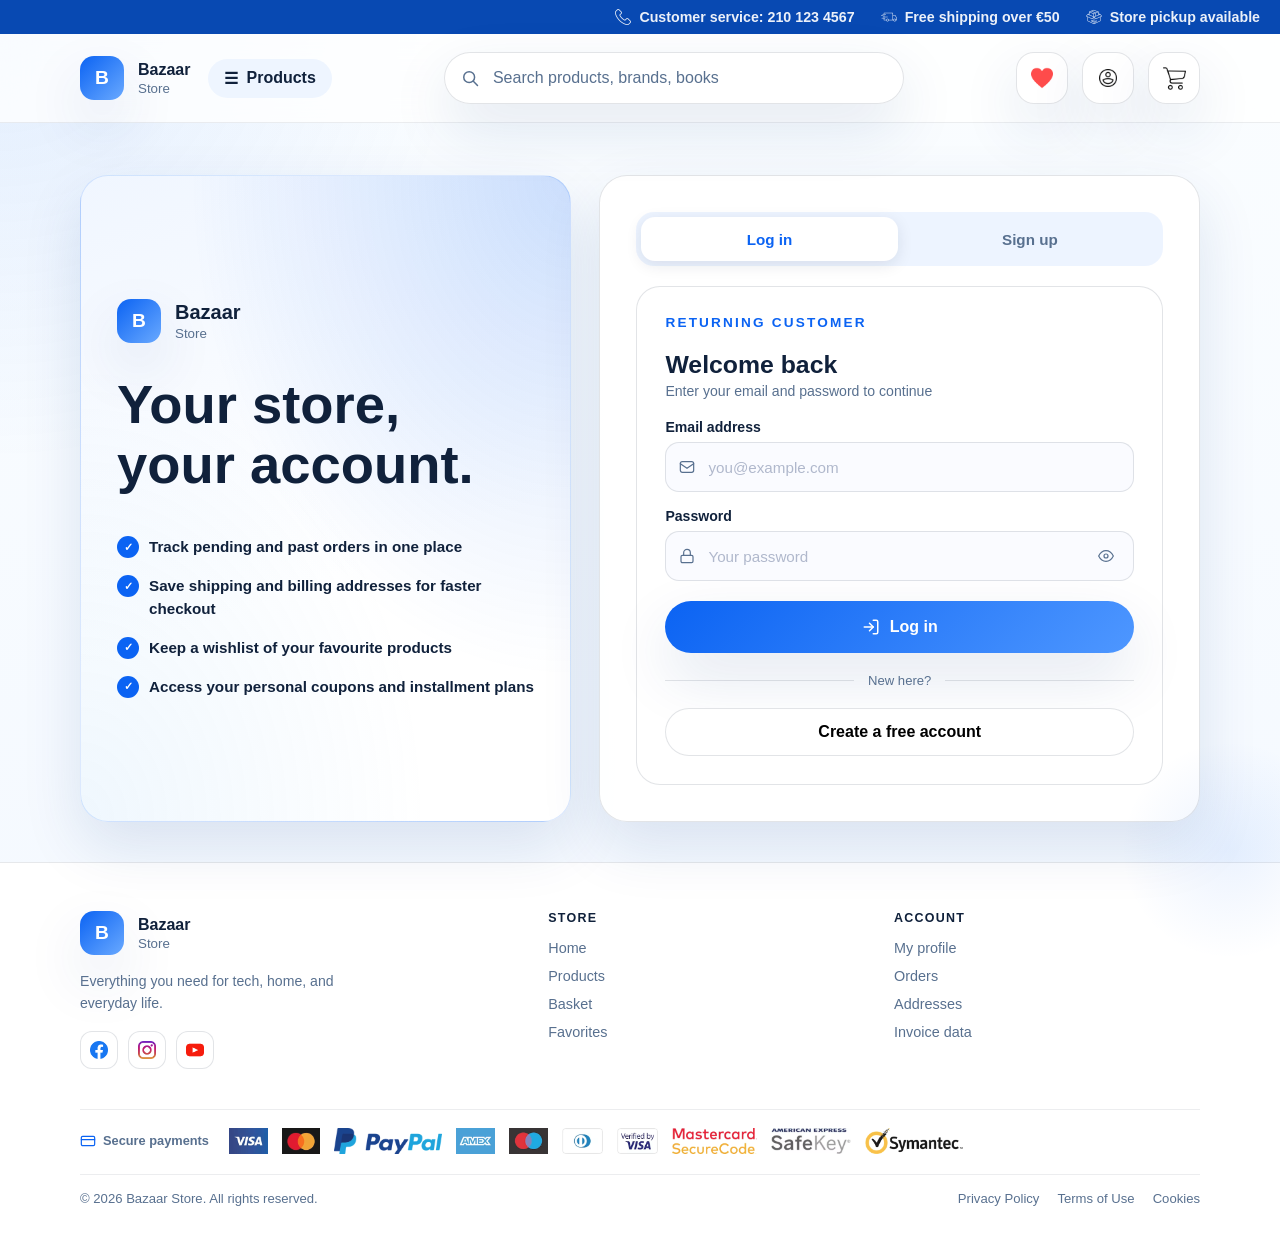
==== commit 691c903d: "ok" ====
--- a/account-addresses.html
+++ b/account-addresses.html
@@ -3,7 +3,7 @@
   <head>
     <meta charset="UTF-8" />
     <meta name="viewport" content="width=device-width, initial-scale=1.0" />
-    <title>Account Addresses | Bluehaven Store</title>
+    <title>Account Addresses | Bazaar Store</title>
     <link rel="icon" href="favicon.svg" type="image/svg+xml" />
     <link rel="stylesheet" href="styles.css" />
   </head>
@@ -27,11 +27,11 @@
 
     <header class="site-header">
       <div class="container header-inner">
-        <a class="brand" href="index.html" aria-label="Bluehaven Store home">
+        <a class="brand" href="index.html" aria-label="Bazaar Store home">
           <span class="brand-mark">B</span>
           <span class="brand-copy">
-            <strong>Bluehaven</strong>
-            <small>Tech and Books Marketplace</small>
+            <strong>Bazaar</strong>
+            <small>Store</small>
           </span>
         </a>
 
@@ -159,14 +159,14 @@
     <footer class="site-footer">
       <div class="container footer-inner-grid">
         <div class="footer-brand-col">
-          <a class="brand" href="index.html" aria-label="Bluehaven Store home">
+          <a class="brand" href="index.html" aria-label="Bazaar Store home">
             <span class="brand-mark">B</span>
             <span class="brand-copy">
-              <strong>Bluehaven</strong>
-              <small>Tech and Books Marketplace</small>
+              <strong>Bazaar</strong>
+              <small>Store</small>
             </span>
           </a>
-          <p class="footer-tagline">Your one-stop shop for electronics, phones, tablets and books.</p>
+          <p class="footer-tagline">Everything you need for tech, home, and everyday life.</p>
           <div class="footer-socials" aria-label="Social links">
             <a href="#" aria-label="Facebook"><img src="Photos/facebook.png" alt="Facebook" /></a>
             <a href="#" aria-label="Instagram"><img src="Photos/instagram.png" alt="Instagram" /></a>
@@ -211,7 +211,7 @@
         </div>
       </div>
       <div class="container footer-copyright">
-        <p>&copy; <span class="footer-year"></span> Bluehaven Store. All rights reserved.</p>
+        <p>&copy; <span class="footer-year"></span> Bazaar Store. All rights reserved.</p>
         <nav class="footer-legal" aria-label="Legal links">
           <a href="#">Privacy Policy</a>
           <a href="#">Terms of Use</a>
--- a/styles.css
+++ b/styles.css
@@ -152,6 +152,7 @@
 }
 
 .header-icon-link {
+  position: relative;
   display: inline-flex;
   align-items: center;
   justify-content: center;
@@ -164,6 +165,151 @@
   transition: transform 180ms ease, border-color 180ms ease, background 180ms ease;
 }
 
+.basket-menu {
+  position: relative;
+  display: inline-flex;
+}
+
+.basket-count-badge {
+  position: absolute;
+  top: -4px;
+  right: -4px;
+  min-width: 20px;
+  height: 20px;
+  padding: 0 5px;
+  border-radius: 999px;
+  background: var(--primary);
+  color: #fff;
+  font-size: 0.7rem;
+  font-weight: 800;
+  display: flex;
+  align-items: center;
+  justify-content: center;
+  border: 2px solid var(--surface);
+  z-index: 2;
+}
+
+.mini-cart-dropdown {
+  position: absolute;
+  top: calc(100% + 12px);
+  right: 0;
+  width: 340px;
+  max-width: calc(100vw - 40px);
+  border: 1px solid var(--line);
+  border-radius: 22px;
+  background: rgba(255, 255, 255, 0.98);
+  box-shadow: var(--shadow);
+  z-index: 30;
+  overflow: hidden;
+}
+
+.mini-cart-header {
+  padding: 16px 18px;
+  font-weight: 800;
+  border-bottom: 1px solid var(--line);
+}
+
+.mini-cart-items {
+  max-height: 320px;
+  overflow-y: auto;
+  padding: 8px;
+  display: grid;
+  gap: 4px;
+}
+
+.mini-cart-item {
+  display: grid;
+  grid-template-columns: 56px 1fr auto;
+  gap: 12px;
+  align-items: center;
+  padding: 8px;
+  border-radius: 14px;
+}
+
+.mini-cart-item:hover {
+  background: var(--surface-alt);
+}
+
+.mini-cart-item-photo {
+  width: 56px;
+  height: 56px;
+  border-radius: 12px;
+  object-fit: cover;
+  background: var(--surface-alt);
+}
+
+.mini-cart-item-body {
+  display: grid;
+  gap: 2px;
+  min-width: 0;
+}
+
+.mini-cart-item-name {
+  font-weight: 700;
+  font-size: 0.88rem;
+  overflow: hidden;
+  text-overflow: ellipsis;
+  white-space: nowrap;
+}
+
+.mini-cart-item-sku {
+  font-size: 0.76rem;
+  color: var(--muted);
+}
+
+.mini-cart-item-remove {
+  border: none;
+  background: none;
+  padding: 0;
+  color: var(--primary);
+  font-size: 0.78rem;
+  font-weight: 700;
+  cursor: pointer;
+  text-align: left;
+  width: fit-content;
+}
+
+.mini-cart-item-remove:hover {
+  text-decoration: underline;
+}
+
+.mini-cart-item-meta {
+  display: grid;
+  justify-items: end;
+  gap: 2px;
+  font-size: 0.85rem;
+}
+
+.mini-cart-item-qty {
+  color: var(--muted);
+  font-size: 0.78rem;
+}
+
+.mini-cart-footer {
+  padding: 16px 18px;
+  border-top: 1px solid var(--line);
+  display: grid;
+  gap: 12px;
+}
+
+.mini-cart-total {
+  display: flex;
+  align-items: center;
+  justify-content: space-between;
+  font-weight: 700;
+}
+
+.mini-cart-checkout {
+  width: 100%;
+  text-align: center;
+}
+
+.mini-cart-empty {
+  padding: 24px 18px;
+  color: var(--muted);
+  text-align: center;
+}
+
 .header-icon-link:hover,
 .header-icon-link:focus-visible {
   background: var(--surface-alt);
@@ -197,10 +343,15 @@
   color: rgba(255, 255, 255, 0.92);
 }
 
+.utility-bar .container {
+  width: 100%;
+  max-width: none;
+}
+
 .utility-bar .utility-links {
   justify-content: flex-end;
   gap: 26px;
-  padding: 9px 0;
+  padding: 9px 20px 9px 40px;
   font-size: 0.82rem;
 }
 
@@ -250,7 +401,6 @@
   display: grid;
   grid-template-columns: 0.9fr 1.1fr;
   gap: 28px;
-  align-items: start;
 }
 
 .auth-panel {
@@ -263,9 +413,9 @@
 
 /* ── Intro panel ── */
 .auth-panel-intro {
-  align-self: start;
-  position: sticky;
-  top: 108px;
+  display: flex;
+  flex-direction: column;
+  justify-content: center;
   overflow: hidden;
   background:
     radial-gradient(ellipse at top right, rgba(11, 99, 243, 0.18) 0%, transparent 55%),
@@ -285,26 +435,25 @@
   pointer-events: none;
 }
 
-.intro-brand-row {
-  display: flex;
-  align-items: center;
-  justify-content: space-between;
-  margin-bottom: 28px;
-}
-
-.intro-badge {
-  display: inline-flex;
-  align-items: center;
-  justify-content: center;
-  min-height: 32px;
-  padding: 0 14px;
-  border-radius: 999px;
-  background: rgba(11, 99, 243, 0.1);
-  color: var(--primary);
-  font-size: 0.78rem;
-  font-weight: 800;
-  letter-spacing: 0.08em;
-  text-transform: uppercase;
+.intro-logo {
+  display: flex;
+  align-items: center;
+  gap: 14px;
+  margin-bottom: 32px;
+}
+
+.intro-logo-text {
+  display: grid;
+  gap: 2px;
+}
+
+.intro-logo-text strong {
+  font-family: "Space Grotesk", sans-serif;
+  font-size: 1.25rem;
+}
+
+.intro-logo-text small {
+  color: var(--muted);
 }
 
 .intro-headline {
@@ -320,58 +469,37 @@
   margin-bottom: 0;
 }
 
-.intro-highlights {
-  display: grid;
-  gap: 10px;
-  margin: 26px 0 28px;
-}
-
-.intro-highlight {
-  display: flex;
-  align-items: center;
-  gap: 14px;
-  padding: 14px 16px;
-  border: 1px solid rgba(11, 99, 243, 0.1);
-  border-radius: 16px;
-  background: rgba(255, 255, 255, 0.7);
-  backdrop-filter: blur(6px);
-}
-
-.intro-highlight-icon {
-  display: grid;
+.intro-benefits {
+  display: grid;
+  gap: 16px;
+  margin: 28px 0 0;
+  padding: 0;
+  list-style: none;
+}
+
+.intro-benefits li {
+  position: relative;
+  padding-left: 32px;
+  color: var(--text);
+  font-size: 0.95rem;
+  font-weight: 600;
+  line-height: 1.5;
+}
+
+.intro-benefits li::before {
+  content: "\2713";
+  position: absolute;
+  left: 0;
+  top: 0;
+  display: inline-grid;
   place-items: center;
-  width: 38px;
-  height: 38px;
-  border-radius: 12px;
-  background: rgba(11, 99, 243, 0.08);
-  flex-shrink: 0;
-}
-
-.intro-highlight-icon img {
-  width: 20px;
-  height: 20px;
-  object-fit: contain;
-}
-
-.intro-highlight > div {
-  display: grid;
-  gap: 3px;
-}
-
-.intro-highlight strong {
-  font-size: 0.95rem;
-}
-
-.intro-highlight span {
-  color: var(--muted);
-  font-size: 0.85rem;
-  line-height: 1.4;
-}
-
-.intro-actions {
-  display: flex;
-  gap: 12px;
-  flex-wrap: wrap;
+  width: 22px;
+  height: 22px;
+  border-radius: 50%;
+  background: var(--primary);
+  color: #fff;
+  font-size: 0.7rem;
+  font-weight: 800;
 }
 
 .button-ghost {
@@ -718,7 +846,7 @@
   min-width: 0;
   display: grid;
   position: sticky;
-  top: 110px;
+  top: 92px;
 }
 
 .account-hub-main {
@@ -962,6 +1090,122 @@
   border-radius: 16px;
   background: rgba(255, 255, 255, 0.82);
   color: var(--text);
+}
+
+.page-size-select {
+  display: inline-flex;
+  align-items: center;
+  gap: 8px;
+  font-size: 0.85rem;
+  color: var(--muted);
+  white-space: nowrap;
+}
+
+.page-size-select select {
+  min-height: 36px;
+  padding: 0 10px;
+  border: 1px solid var(--line);
+  border-radius: 12px;
+  background: rgba(255, 255, 255, 0.92);
+  color: var(--text);
+  font-family: inherit;
+  font-weight: 600;
+}
+
+.favorites-head-meta {
+  display: flex;
+  align-items: center;
+  gap: 16px;
+  flex-wrap: wrap;
+}
+
+.pagination-row {
+  display: flex;
+  gap: 10px;
+  flex-wrap: wrap;
+  margin-top: 18px;
+}
+
+.rail-viewport {
+  position: relative;
+  display: flex;
+  align-items: center;
+  gap: 12px;
+}
+
+.rail-scroll {
+  flex: 1;
+  display: flex;
+  gap: 18px;
+  overflow-x: auto;
+  scroll-snap-type: x proximity;
+  scroll-behavior: smooth;
+  padding-bottom: 4px;
+  scrollbar-width: none;
+}
+
+.rail-scroll::-webkit-scrollbar {
+  display: none;
+}
+
+.rail-scroll .product-card {
+  flex: 0 0 min(78vw, 270px);
+  scroll-snap-align: start;
+}
+
+.rail-scroll .browser-message {
+  color: var(--muted);
+}
+
+.rail-arrow {
+  flex-shrink: 0;
+  width: 44px;
+  height: 44px;
+  border-radius: 999px;
+  border: 1px solid var(--line);
+  background: var(--surface);
+  color: var(--primary-deep);
+  font-size: 1rem;
+  cursor: pointer;
+  display: grid;
+  place-items: center;
+  box-shadow: var(--shadow);
+  transition: background 180ms ease, transform 180ms ease;
+}
+
+.rail-arrow:hover {
+  background: var(--surface-alt);
+  transform: scale(1.05);
+}
+
+.rail-arrow:disabled {
+  opacity: 0.4;
+  cursor: default;
+  transform: none;
+}
+
+.rail-dots {
+  display: flex;
+  align-items: center;
+  justify-content: center;
+  gap: 8px;
+  margin-top: 16px;
+}
+
+.rail-dot {
+  width: 8px;
+  height: 8px;
+  border-radius: 999px;
+  border: none;
+  background: var(--surface-strong);
+  cursor: pointer;
+  padding: 0;
+  transition: width 180ms ease, background 180ms ease;
+}
+
+.rail-dot.is-active {
+  background: var(--primary);
+  width: 22px;
 }
 
 .account-overview-grid-compact {
@@ -2468,7 +2712,6 @@
   top: calc(100% + 12px);
   left: 0;
   display: none;
-  width: 300px;
   padding: 18px;
   border: 1px solid var(--line);
   border-radius: 22px;
@@ -2478,29 +2721,79 @@
 }
 
 .category-menu.is-open {
-  display: grid;
-  gap: 14px;
-}
-
-.category-menu-header {
-  display: grid;
-  gap: 4px;
-}
-
-.category-menu-header strong {
-  font-size: 1rem;
-}
-
-.category-menu-header small {
-  color: var(--muted);
+  display: block;
+  animation: category-menu-in 200ms ease;
+}
+
+@keyframes category-menu-in {
+  from {
+    opacity: 0;
+    transform: translateY(-6px);
+  }
+  to {
+    opacity: 1;
+    transform: translateY(0);
+  }
+}
+
+.category-menu-body {
+  display: flex;
+  align-items: flex-start;
+  gap: 16px;
 }
 
 .category-menu-list {
+  width: 260px;
+  flex-shrink: 0;
   display: grid;
   gap: 8px;
-  max-height: 360px;
+  max-height: 480px;
   overflow-y: auto;
   padding-right: 4px;
+}
+
+.category-menu-flyout {
+  width: 280px;
+  flex-shrink: 0;
+  max-height: 480px;
+  overflow-y: auto;
+  padding-left: 16px;
+  border-left: 1px solid var(--line);
+  display: grid;
+  align-content: start;
+  gap: 4px;
+  animation: category-menu-flyout-in 160ms ease;
+}
+
+.category-menu-flyout.is-grouped {
+  width: 640px;
+  grid-template-columns: repeat(3, 1fr);
+  column-gap: 28px;
+  row-gap: 26px;
+}
+
+.category-menu-flyout-group {
+  display: grid;
+  align-content: start;
+  gap: 1px;
+}
+
+@keyframes category-menu-flyout-in {
+  from {
+    opacity: 0;
+    transform: translateX(-6px);
+  }
+  to {
+    opacity: 1;
+    transform: translateX(0);
+  }
+}
+
+.category-menu-flyout-title {
+  margin: 0 0 6px;
+  font-size: 0.95rem;
+  font-weight: 800;
+  color: var(--primary-deep);
 }
 
 .category-menu-link {
@@ -2524,6 +2817,84 @@
   transform: translateX(2px);
 }
 
+.category-menu-row {
+  display: flex;
+  align-items: stretch;
+  gap: 6px;
+}
+
+.category-menu-row .category-menu-link {
+  flex: 1;
+}
+
+.category-menu-expand {
+  flex-shrink: 0;
+  width: 40px;
+  border: 1px solid transparent;
+  border-radius: 16px;
+  background: var(--surface-alt);
+  color: var(--muted);
+  cursor: pointer;
+  display: grid;
+  place-items: center;
+  transition: background 180ms ease, transform 180ms ease;
+}
+
+.category-menu-expand:hover,
+.category-menu-expand:focus-visible {
+  background: #e0edff;
+}
+
+.category-menu-expand svg {
+  width: 16px;
+  height: 16px;
+  fill: none;
+  stroke: currentColor;
+  stroke-width: 2;
+  stroke-linecap: round;
+  stroke-linejoin: round;
+  transition: transform 180ms ease;
+}
+
+.category-menu-expand.is-open {
+  background: #e0edff;
+  color: var(--primary-deep);
+}
+
+.category-menu-sublink {
+  width: 100%;
+  border: none;
+  background: none;
+  color: var(--muted);
+  padding: 4px 10px;
+  text-align: left;
+  font-size: 0.86rem;
+  font-weight: 600;
+  line-height: 1.6;
+  cursor: pointer;
+  border-radius: 10px;
+  transition: background 180ms ease, color 180ms ease;
+}
+
+.category-menu-sublink:hover,
+.category-menu-sublink:focus-visible {
+  background: var(--surface-alt);
+  color: var(--primary-deep);
+}
+
+/* Only real "view everything in this group" links (e.g. "All TVs") get the
+   blue link treatment, not just whichever item happens to come first. */
+.category-menu-sublink.is-view-all {
+  color: var(--primary);
+  margin-bottom: 2px;
+}
+
+.category-menu-sublink.is-view-all:hover,
+.category-menu-sublink.is-view-all:focus-visible {
+  color: var(--primary-deep);
+  text-decoration: underline;
+}
+
 .utility-links {
   gap: 18px;
   flex-wrap: wrap;
@@ -2687,6 +3058,32 @@
   color: var(--text);
   font-weight: 700;
   cursor: pointer;
+  transition: background 180ms ease, color 180ms ease, transform 180ms ease, box-shadow 180ms ease;
+}
+
+.menu-toggle:hover,
+.menu-toggle:focus-visible {
+  background: var(--surface-strong);
+  transform: translateY(-2px);
+  box-shadow: var(--shadow);
+}
+
+.menu-toggle:active {
+  transform: translateY(0) scale(0.96);
+}
+
+.menu-toggle[aria-expanded="true"] {
+  background: var(--primary);
+  color: #fff;
+}
+
+.menu-toggle span {
+  display: inline-block;
+  transition: transform 220ms ease;
+}
+
+.menu-toggle[aria-expanded="true"] span {
+  transform: rotate(90deg);
 }
 
 .hero {
@@ -3114,9 +3511,8 @@
 /* ── New footer design ── */
 
 .site-footer {
-  margin-top: 60px;
   border-top: 1px solid rgba(16, 33, 59, 0.1);
-  background: linear-gradient(180deg, #f8fbff 0%, #eef4ff 100%);
+  background: var(--surface);
 }
 
 .footer-inner-grid {
@@ -3274,7 +3670,7 @@
 }
 
 .section-muted {
-  background: linear-gradient(180deg, rgba(235, 244, 255, 0.45), rgba(243, 248, 255, 0));
+  background: var(--surface-alt);
 }
 
 .section-heading {
@@ -3282,6 +3678,10 @@
 }
 
 .section-heading h2 {
+  margin-top: 0;
+}
+
+.section-heading .eyebrow + h2 {
   margin-top: 12px;
 }
 
@@ -3302,6 +3702,7 @@
 }
 
 .browser-toolbar {
+  justify-content: flex-end;
   align-items: center;
   flex-wrap: wrap;
 }
@@ -3361,7 +3762,7 @@
   background: rgba(255, 255, 255, 0.9);
   box-shadow: var(--shadow);
   position: sticky;
-  top: 96px;
+  top: 92px;
 }
 
 .browser-sidebar-head {
@@ -3474,6 +3875,30 @@
   color: var(--primary);
 }
 
+.breadcrumb {
+  display: flex;
+  flex-wrap: wrap;
+  align-items: center;
+  gap: 6px;
+  font-size: 0.85rem;
+  color: var(--muted);
+  margin-bottom: 20px;
+}
+
+.breadcrumb a {
+  color: var(--primary);
+  text-decoration: none;
+}
+
+.breadcrumb a:hover {
+  text-decoration: underline;
+}
+
+.breadcrumb .breadcrumb-current {
+  color: var(--text);
+  font-weight: 600;
+}
+
 .categories-grid {
   grid-template-columns: repeat(12, 1fr);
   gap: 18px;
@@ -3546,7 +3971,6 @@
   color: var(--primary);
   font-size: 0.78rem;
   font-weight: 800;
-  text-transform: uppercase;
   letter-spacing: 0.04em;
 }
 
@@ -3584,40 +4008,46 @@
 }
 
 .product-card {
+  position: relative;
   display: grid;
   gap: 16px;
 }
 
-.product-card-header {
-  display: flex;
-  justify-content: space-between;
-  align-items: flex-start;
-  gap: 14px;
-}
-
 .favorite-product-button {
-  min-width: 92px;
-  min-height: 38px;
+  position: absolute;
+  top: 12px;
+  right: 12px;
+  width: 36px;
+  height: 36px;
+  padding: 0;
+  display: grid;
+  place-items: center;
   border: 1px solid rgba(11, 99, 243, 0.14);
-  border-radius: 999px;
-  background: rgba(255, 255, 255, 0.92);
-  color: var(--primary-deep);
-  font-size: 0.82rem;
-  font-weight: 800;
+  border-radius: 50%;
+  background: rgba(255, 255, 255, 0.94);
   cursor: pointer;
-  transition: background 180ms ease, color 180ms ease, border-color 180ms ease, transform 180ms ease;
-}
-
-.favorite-product-button:hover,
+  z-index: 3;
+  transition: background 180ms ease, border-color 180ms ease, transform 180ms ease;
+}
+
+.favorite-product-button img {
+  width: 16px;
+  height: 16px;
+  object-fit: contain;
+}
+
+.favorite-product-button:hover {
+  transform: translateY(-1px);
+}
+
 .favorite-product-button.is-active {
-  background: var(--primary);
-  color: #fff;
-  border-color: var(--primary);
-  transform: translateY(-1px);
+  background: rgba(210, 60, 60, 0.12);
+  border-color: rgba(210, 60, 60, 0.35);
 }
 
 .product-card-visual {
   position: relative;
+  display: block;
   aspect-ratio: 16 / 11;
   border-radius: 20px;
   background:
@@ -3648,17 +4078,28 @@
 
 .product-copy {
   display: grid;
-  gap: 10px;
+  gap: 8px;
 }
 
 .product-copy p {
   margin: 0;
 }
 
-.product-brand {
-  color: var(--muted);
-  font-size: 0.94rem;
-  font-weight: 700;
+.product-card-title {
+  color: var(--text);
+  text-decoration: none;
+}
+
+.product-card-title h3 {
+  display: -webkit-box;
+  -webkit-line-clamp: 2;
+  -webkit-box-orient: vertical;
+  overflow: hidden;
+}
+
+.product-card-code {
+  font-size: 0.78rem;
+  color: var(--muted);
 }
 
 .rating-summary {
@@ -3672,12 +4113,6 @@
 .rating-stars {
   color: #f5a623;
   letter-spacing: 1px;
-}
-
-.installment-badge {
-  font-size: 0.82rem;
-  font-weight: 700;
-  color: var(--primary-deep);
 }
 
 .discount-badge {
@@ -3706,6 +4141,64 @@
   text-decoration: line-through;
 }
 
+.product-price-row {
+  display: flex;
+  align-items: center;
+  justify-content: space-between;
+  gap: 10px;
+  margin-top: 4px;
+}
+
+.cart-icon-button {
+  flex-shrink: 0;
+  width: 42px;
+  height: 42px;
+  padding: 0;
+  border: none;
+  border-radius: 50%;
+  background: linear-gradient(135deg, var(--primary), #4e97ff);
+  box-shadow: var(--shadow);
+  display: grid;
+  place-items: center;
+  cursor: pointer;
+  transition: transform 180ms ease, background 180ms ease;
+}
+
+.cart-icon-button img {
+  width: 18px;
+  height: 18px;
+  object-fit: contain;
+  filter: invert(1) brightness(2);
+}
+
+.cart-icon-button:hover {
+  transform: translateY(-1px) scale(1.04);
+}
+
+.cart-icon-button.is-added {
+  background: #1a9d5c;
+}
+
+.cart-icon-button.is-error {
+  background: #d23c3c;
+}
+
+.cart-icon-button:disabled {
+  cursor: default;
+}
+
+.savings-badge {
+  display: inline-flex;
+  align-items: center;
+  width: fit-content;
+  padding: 3px 8px;
+  border-radius: 999px;
+  background: #fff3c4;
+  color: #7a5b00;
+  font-size: 0.75rem;
+  font-weight: 800;
+}
+
 .product-card-empty {
   display: grid;
   place-items: center;
@@ -3810,7 +4303,7 @@
   display: grid;
   gap: 18px;
   position: sticky;
-  top: 96px;
+  top: 92px;
 }
 
 .basket-summary-list {
@@ -3995,23 +4488,6 @@
   font-size: 1.5rem;
 }
 
-.trending-rail {
-  display: flex;
-  gap: 18px;
-  overflow-x: auto;
-  padding-bottom: 8px;
-  scroll-snap-type: x proximity;
-}
-
-.trending-rail .product-card {
-  flex: 0 0 min(78vw, 270px);
-  scroll-snap-align: start;
-}
-
-.trending-rail .browser-message {
-  color: var(--muted);
-}
-
 .brand-chip-row {
   display: flex;
   flex-wrap: wrap;
@@ -4259,10 +4735,6 @@
 
   .auth-panel {
     padding: 22px;
-  }
-
-  .auth-panel-intro {
-    position: static;
   }
 
   .intro-headline {
@@ -4395,6 +4867,28 @@
 
   .category-menu {
     width: min(100%, 360px);
+  }
+
+  .category-menu-body {
+    flex-direction: column;
+  }
+
+  .category-menu-list,
+  .category-menu-flyout {
+    width: 100%;
+  }
+
+  .category-menu-flyout.is-grouped {
+    width: 100%;
+    grid-template-columns: 1fr;
+    gap: 14px;
+  }
+
+  .category-menu-flyout {
+    border-left: none;
+    border-top: 1px solid var(--line);
+    padding-left: 0;
+    padding-top: 12px;
   }
 
   .site-nav,
